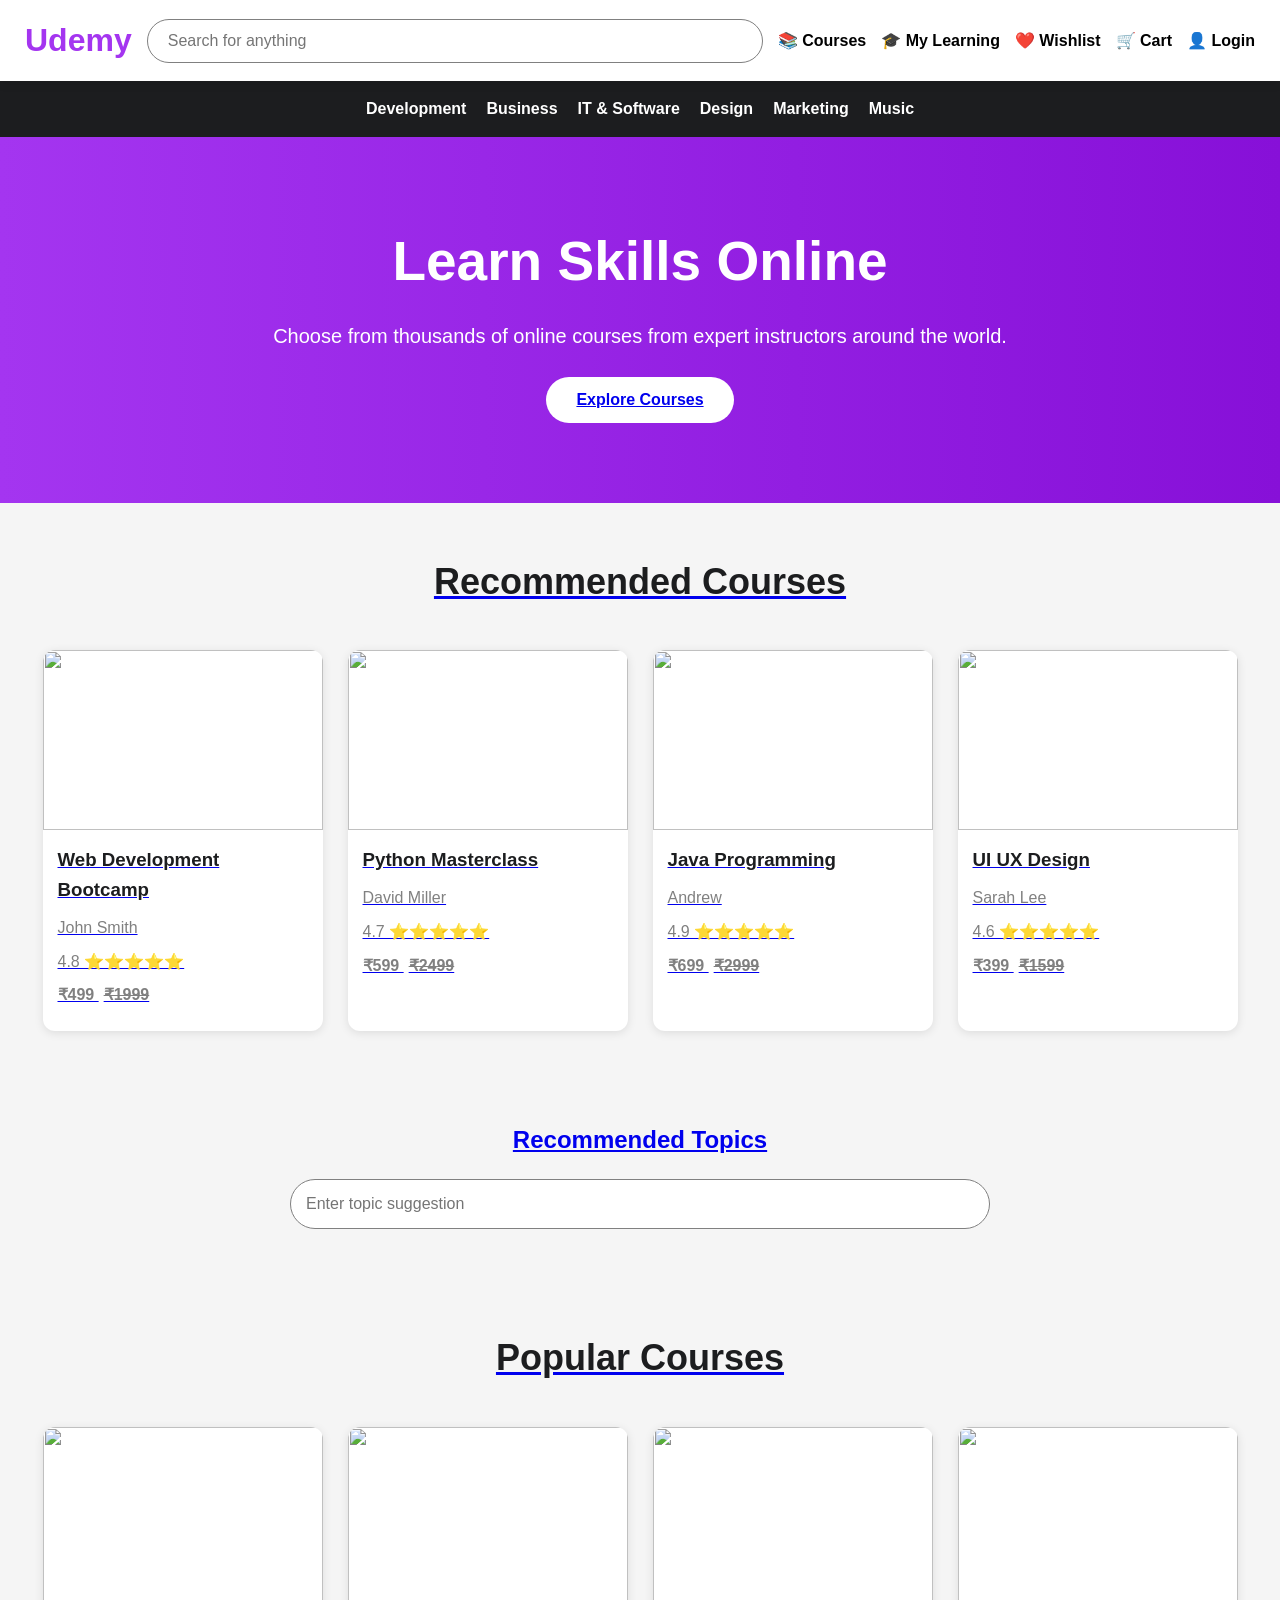
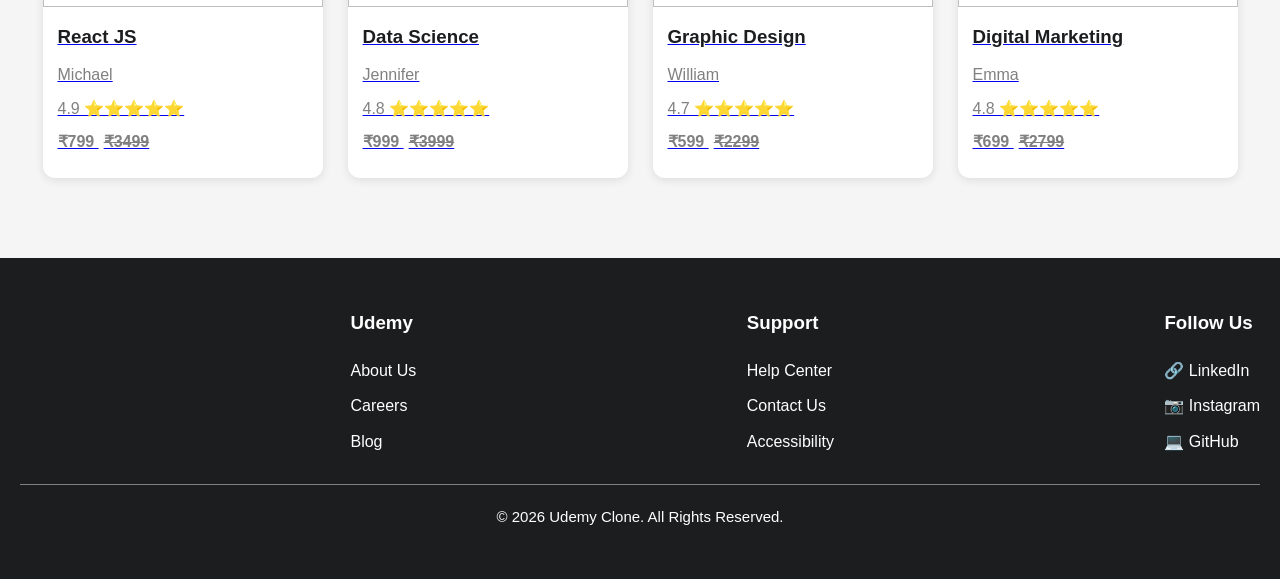
==== index.html @ 0a4b695e "Update index.html" ====
<!DOCTYPE html>
<html lang="en">

<head>
    <meta charset="UTF-8">
    <meta name="viewport" content="width=device-width, initial-scale=1.0">
    <title>Udemy Clone</title>

    <!-- CSS -->
    <link rel="stylesheet" href="project.css">

    <!-- GOOGLE FONTS -->
    <link rel="preconnect" href="https://fonts.googleapis.com">
    <link href="https://fonts.googleapis.com/css2?family=Poppins:wght@300;400;500;600;700&display=swap"
        rel="stylesheet">

    <!-- ICON -->
    <link rel="icon"
        href="https://cdn-icons-png.flaticon.com/512/5968/5968350.png">

</head>

<body>

    <!-- NAVBAR -->

    <header class="navbar">

        <div class="logo">
            <a href="https://www.udemy.com/?utm_campaign=Brand-Topic_la.EN_cc.India&utm_source=google&utm_medium=paid-search&portfolio=BrandTopic&utm_audience=mx&utm_tactic" target="_blank">Udemy</a>
        </div>

        <div class="search">
            <input type="text" placeholder="Search for anything">
        </div>

        <nav class="nav-links">
            <a href="https://www.udemy.com/?utm_campaign=Brand-Topic_la.EN_cc.India&utm_source=google&utm_medium=paid-search&portfolio=BrandTopic&utm_audience=mx&utm_tactic" target="_blank">📚 Courses</a>
            <a href="">🎓 My Learning</a>
            <a href="#">❤️ Wishlist</a>
            <a href="#">🛒 Cart</a>
            <a href="#">👤 Login</a>
        </nav>

    </header>

    <!-- MENU -->

    <div class="menu">
        <a href="#">Development</a>
        <a href="#">Business</a>
        <a href="#">IT & Software</a>
        <a href="#">Design</a>
        <a href="#">Marketing</a>
        <a href="#">Music</a>
    </div>

    <!-- BANNER -->

    <section class="banner">

        <div class="banner-content">

            <h1>Learn Skills Online</h1>

            <p>
                Choose from thousands of online courses
                from expert instructors around the world.
            </p>

            <button>
                <a href="https://www.udemy.com/courses/free/?utm_campaign=Brand-Udemy_la.EN_cc.India_dev.&utm_source=google&utm_medium=paid-search&portfolio=BrandDirect&utm_audience=mx&utm_tactic=brand&utm_term=_._ag_133043842461_._ad_595460368512_._kw_udemy%20courses&utm_content=g&funnel=&test=&gad_source=1&gad_campaignid=17099057432&gbraid=0AAAAADROdO1lDAJldkIzId2Hak7TJtuqX&gclid=Cj0KCQjwzqXQBhD2ARIsAKrIeU8MxvOF0v3LamhOJvnbsatUom16_v81GcGkD6O-BcoGijm__8K8RnUaAlnAEALw_wcB" target="_blank">Explore Courses</button>

        </div>

    </section>

    <!-- RECOMMENDED COURSES -->

    <h2 class="section-title">Recommended Courses</h2>

    <section class="course-container">

        <div class="course-card">

            <img src="https://images.unsplash.com/photo-1516321318423-f06f85e504b3?q=80&w=1200&auto=format&fit=crop">

            <div class="course-content">

                <h3>Web Development Bootcamp</h3>

                <p>John Smith</p>

                <p>4.8 ⭐⭐⭐⭐⭐</p>

                <p class="price">₹499 <del>₹1999</del></p>

            </div>

        </div>

        <div class="course-card">

            <img src="https://images.unsplash.com/photo-1526379095098-d400fd0bf935?q=80&w=1200&auto=format&fit=crop">

            <div class="course-content">

                <h3>Python Masterclass</h3>

                <p>David Miller</p>

                <p>4.7 ⭐⭐⭐⭐⭐</p>

                <p class="price">₹599 <del>₹2499</del></p>

            </div>

        </div>

        <div class="course-card">

            <img src="https://images.unsplash.com/photo-1515879218367-8466d910aaa4?q=80&w=1200&auto=format&fit=crop">

            <div class="course-content">

                <h3>Java Programming</h3>

                <p>Andrew</p>

                <p>4.9 ⭐⭐⭐⭐⭐</p>

                <p class="price">₹699 <del>₹2999</del></p>

            </div>

        </div>

        <div class="course-card">

            <img src="https://images.unsplash.com/photo-1559028012-481c04fa702d?q=80&w=1200&auto=format&fit=crop">

            <div class="course-content">

                <h3>UI UX Design</h3>

                <p>Sarah Lee</p>

                <p>4.6 ⭐⭐⭐⭐⭐</p>

                <p class="price">₹399 <del>₹1599</del></p>

            </div>

        </div>

    </section>

    <!-- TOPICS -->

    <section class="topic">

        <h2>Recommended Topics</h2>

        <input type="text" placeholder="Enter topic suggestion">

    </section>

    <!-- POPULAR COURSES -->

    <h2 class="section-title">Popular Courses</h2>

    <section class="course-container">

        <div class="course-card">

            <img src="https://images.unsplash.com/photo-1633356122544-f134324a6cee?q=80&w=1200&auto=format&fit=crop">

            <div class="course-content">

                <h3>React JS</h3>

                <p>Michael</p>

                <p>4.9 ⭐⭐⭐⭐⭐</p>

                <p class="price">₹799 <del>₹3499</del></p>

            </div>

        </div>

        <div class="course-card">

            <img src="https://images.unsplash.com/photo-1551288049-bebda4e38f71?q=80&w=1200&auto=format&fit=crop">

            <div class="course-content">

                <h3>Data Science</h3>

                <p>Jennifer</p>

                <p>4.8 ⭐⭐⭐⭐⭐</p>

                <p class="price">₹999 <del>₹3999</del></p>

            </div>

        </div>

        <div class="course-card">

            <img src="https://images.unsplash.com/photo-1626785774573-4b799315345d?q=80&w=1200&auto=format&fit=crop">

            <div class="course-content">

                <h3>Graphic Design</h3>

                <p>William</p>

                <p>4.7 ⭐⭐⭐⭐⭐</p>

                <p class="price">₹599 <del>₹2299</del></p>

            </div>

        </div>

        <div class="course-card">

            <img src="https://images.unsplash.com/photo-1460925895917-afdab827c52f?q=80&w=1200&auto=format&fit=crop">

            <div class="course-content">

                <h3>Digital Marketing</h3>

                <p>Emma</p>

                <p>4.8 ⭐⭐⭐⭐⭐</p>

                <p class="price">₹699 <del>₹2799</del></p>

            </div>

        </div>

    </section>

    <!-- FOOTER -->

    <footer class="footer">

        <div class="footer-container">

            <div class="footer-box">

                <h3>Udemy</h3>

                <a href="#">About Us</a>
                <a href="#">Careers</a>
                <a href="#">Blog</a>

            </div>

            <div class="footer-box">

                <h3>Support</h3>

                <a href="#">Help Center</a>
                <a href="#">Contact Us</a>
                <a href="#">Accessibility</a>

            </div>

            <div class="footer-box">

                <h3>Follow Us</h3>

                <a href="#">🔗 LinkedIn</a>
                <a href="#">📷 Instagram</a>
                <a href="#">💻 GitHub</a>

            </div>

        </div>

        <div class="copy">
            © 2026 Udemy Clone. All Rights Reserved.
        </div>

    </footer>

</body>

</html>
---- project.css ----
*{
    margin:0;
    padding:0;
    box-sizing:border-box;
    font-family:Arial,sans-serif;
}

body{
    background:#f5f5f5;
    overflow-x:hidden;
    max-width:1600px;
    margin:auto;
    line-height:1.6;
}

/* GLOBAL */

a,
button{
    cursor:pointer;
}

/* NAVBAR */

.navbar{
    display:flex;
    justify-content:space-between;
    align-items:center;
    flex-wrap:wrap;
    gap:15px;
    padding:15px 25px;
    background:white;
    position:sticky;
    top:0;
    z-index:1000;
    box-shadow:0 2px 10px rgba(0,0,0,0.1);
}

.logo a{
    text-decoration:none;
    font-size:32px;
    font-weight:bold;
    color:#a435f0;
}

.search{
    flex:1;
    min-width:250px;
}

.search input{
    width:100%;
    padding:12px 20px;
    border:1px solid gray;
    border-radius:30px;
    outline:none;
    font-size:16px;
}

.search input:focus{
    border:1px solid #a435f0;
}

/* NAV LINKS */

.nav-links{
    display:flex;
    gap:15px;
    flex-wrap:wrap;
    justify-content:center;
}

.nav-links a{
    text-decoration:none;
    color:black;
    font-weight:bold;
    transition:0.3s ease;
}

.nav-links a:hover{
    color:#a435f0;
}

/* MENU */

.menu{
    display:flex;
    justify-content:center;
    align-items:center;
    gap:20px;
    flex-wrap:wrap;
    background:#1c1d1f;
    padding:15px;
}

.menu a{
    color:white;
    text-decoration:none;
    font-weight:bold;
    transition:0.3s;
}

.menu a:hover{
    color:#a435f0;
    transform:translateY(-2px);
}

/* BANNER */

.banner{
    background:linear-gradient(to right,#a435f0,#8710d8);
    color:white;
    text-align:center;
    padding:80px 20px;
}

.banner h1{
    font-size:55px;
    margin-bottom:15px;
}

.banner p{
    font-size:20px;
    margin-bottom:25px;
}

/* BANNER BUTTON */

.banner button{
    padding:14px 30px;
    border:none;
    background:white;
    color:#a435f0;
    font-size:16px;
    font-weight:bold;
    border-radius:30px;
    transition:0.3s;
}

.banner button:hover{
    background:#1c1d1f;
    color:white;
}

/* SECTION TITLE */

.section-title{
    text-align:center;
    margin-top:50px;
    font-size:36px;
    color:#1c1d1f;
}

/* COURSES */

.course-container{
    display:flex;
    justify-content:center;
    flex-wrap:wrap;
    gap:25px;
    padding:40px 20px;
}

.course-card{
    width:280px;
    background:white;
    border-radius:12px;
    overflow:hidden;
    transition:0.4s ease;
    box-shadow:0 2px 10px rgba(0,0,0,0.1);
}

.course-card:hover{
    transform:scale(1.03);
}

.course-card img{
    width:100%;
    height:180px;
    object-fit:cover;
    display:block;
}

.course-content{
    padding:15px;
}

.course-content h3{
    margin-bottom:10px;
    color:#1c1d1f;
}

.course-content p{
    margin-bottom:8px;
    color:gray;
}

/* PRICE */

.price{
    color:#1c1d1f;
    font-weight:bold;
}

.price del{
    color:gray;
    margin-left:5px;
}

/* TOPIC */

.topic{
    text-align:center;
    padding:50px 20px;
}

.topic h2{
    margin-bottom:20px;
}

.topic input{
    width:100%;
    max-width:700px;
    padding:15px;
    border-radius:30px;
    border:1px solid gray;
    outline:none;
    font-size:16px;
}

.topic input:focus{
    border:1px solid #a435f0;
}

/* FOOTER */

.footer{
    background:#1c1d1f;
    color:white;
    padding:50px 20px;
    margin-top:40px;
}

.footer-container{
    display:flex;
    justify-content:space-between;
    flex-wrap:wrap;
    gap:30px;
}

.footer-box{
    display:flex;
    flex-direction:column;
    gap:10px;
}

.footer-box h3{
    margin-bottom:10px;
}

.footer-box a{
    color:white;
    text-decoration:none;
    transition:0.3s;
}

.footer-box a:hover{
    color:#a435f0;
}

/* SOCIAL ICONS */

.social-icons{
    margin-top:20px;
    display:flex;
    gap:15px;
}

.social-icons a{
    color:white;
    font-size:24px;
    text-decoration:none;
    transition:0.3s;
}

.social-icons a:hover{
    color:#a435f0;
    transform:scale(1.2);
}

/* COPYRIGHT */

.copy{
    text-align:center;
    margin-top:30px;
    border-top:1px solid gray;
    padding-top:20px;
    font-size:15px;
}

/* RESPONSIVE */

@media screen and (max-width:768px){

    .navbar{
        flex-direction:column;
        align-items:stretch;
    }

    .search{
        width:100%;
    }

    .nav-links{
        justify-content:center;
    }

    .banner{
        padding:60px 15px;
    }

    .banner h1{
        font-size:38px;
    }

    .banner p{
        font-size:16px;
    }

    .section-title{
        font-size:30px;
    }

    .course-card{
        width:100%;
        max-width:350px;
    }

    .footer-container{
        flex-direction:column;
        text-align:center;
    }

    .social-icons{
        justify-content:center;
    }
}
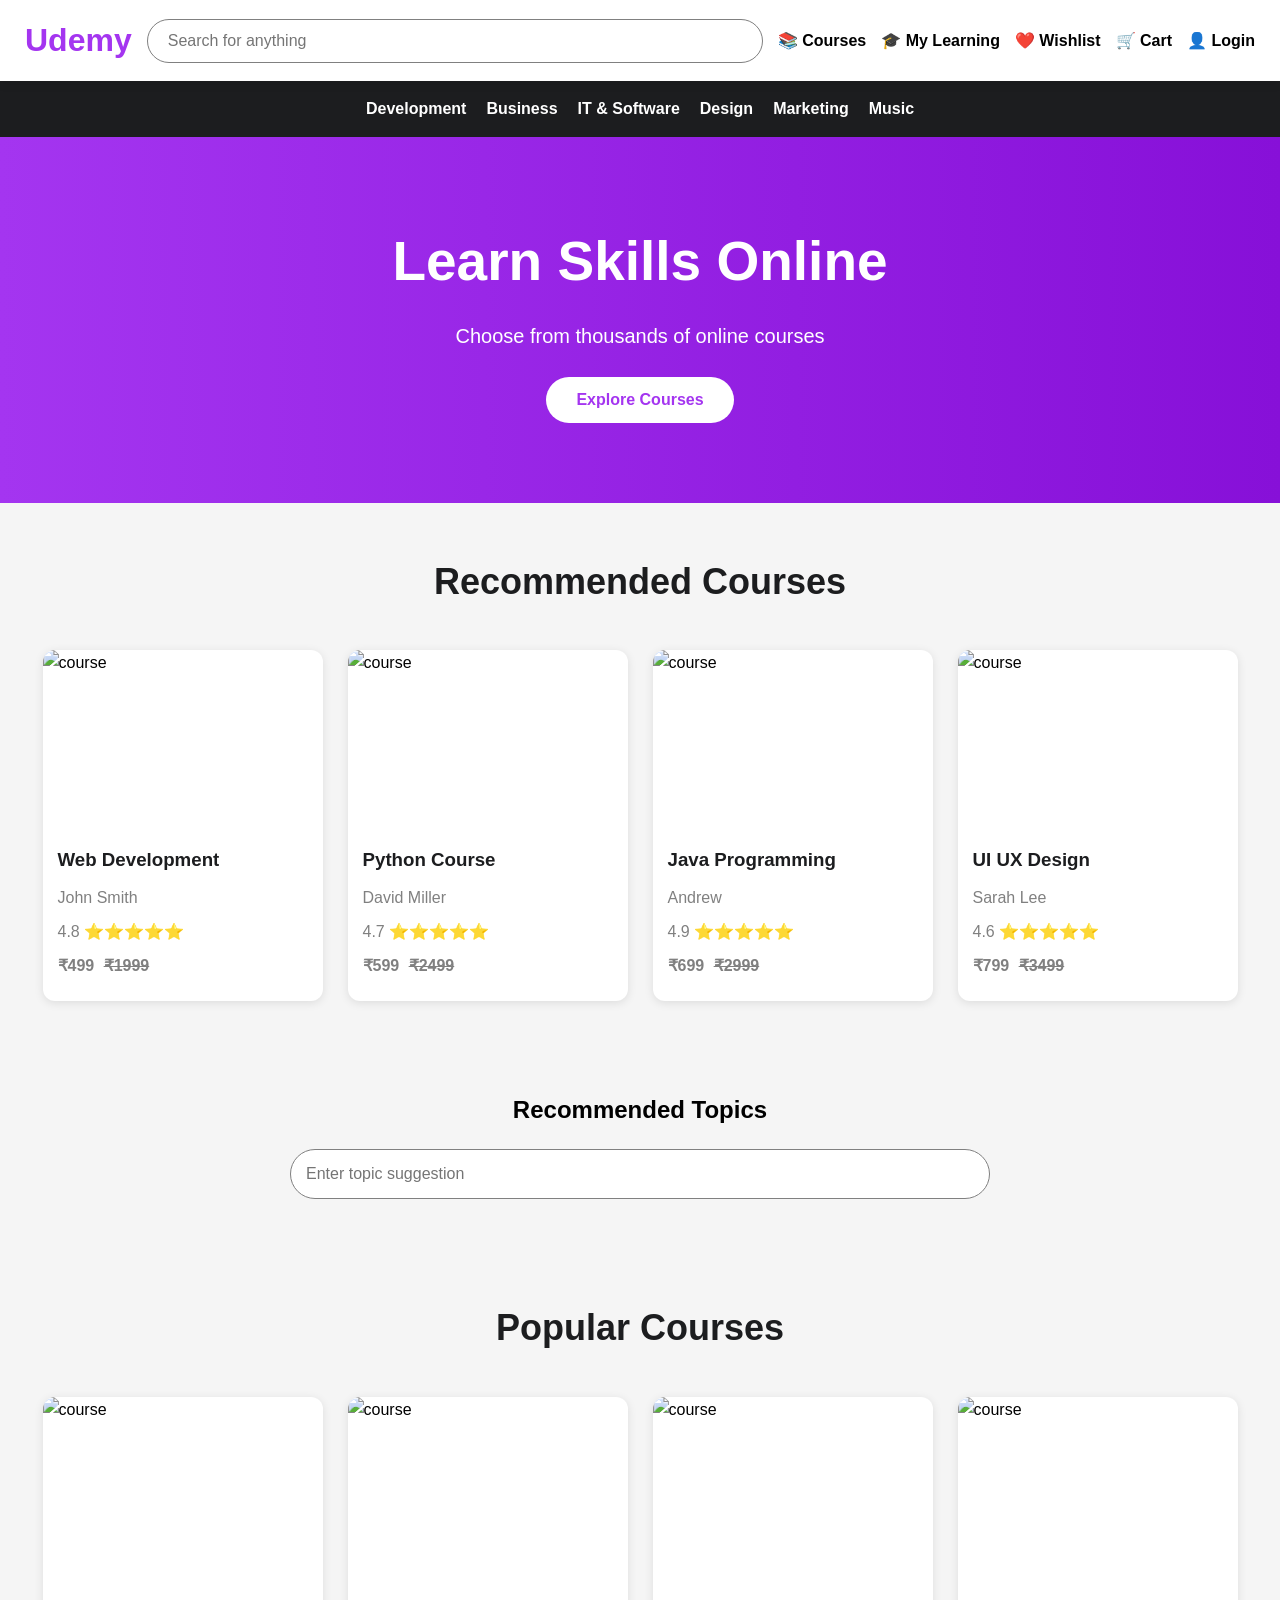
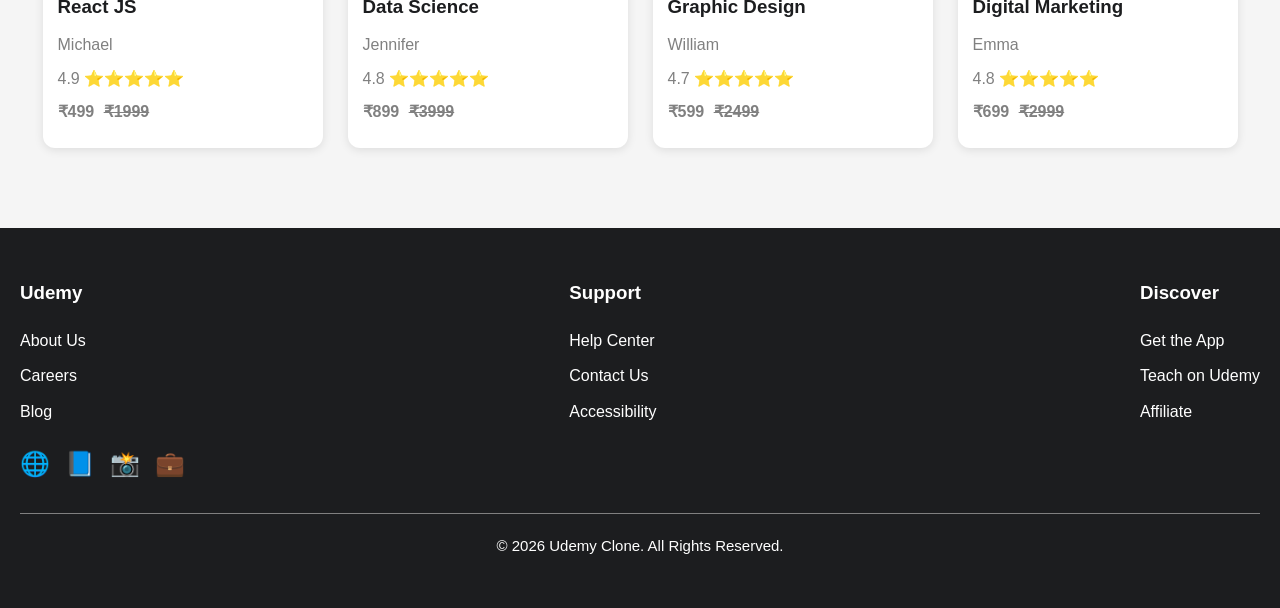
==== commit dd6b9e87: "Update index.html" ====
--- a/index.html
+++ b/index.html
@@ -2,21 +2,14 @@
 <html lang="en">
 
 <head>
+
     <meta charset="UTF-8">
+
     <meta name="viewport" content="width=device-width, initial-scale=1.0">
+
     <title>Udemy Clone</title>
 
-    <!-- CSS -->
-    <link rel="stylesheet" href="project.css">
-
-    <!-- GOOGLE FONTS -->
-    <link rel="preconnect" href="https://fonts.googleapis.com">
-    <link href="https://fonts.googleapis.com/css2?family=Poppins:wght@300;400;500;600;700&display=swap"
-        rel="stylesheet">
-
-    <!-- ICON -->
-    <link rel="icon"
-        href="https://cdn-icons-png.flaticon.com/512/5968/5968350.png">
+    <link rel="stylesheet" href="./project.css">
 
 </head>
 
@@ -27,7 +20,7 @@
     <header class="navbar">
 
         <div class="logo">
-            <a href="https://www.udemy.com/?utm_campaign=Brand-Topic_la.EN_cc.India&utm_source=google&utm_medium=paid-search&portfolio=BrandTopic&utm_audience=mx&utm_tactic" target="_blank">Udemy</a>
+            <a href="#">Udemy</a>
         </div>
 
         <div class="search">
@@ -35,8 +28,8 @@
         </div>
 
         <nav class="nav-links">
-            <a href="https://www.udemy.com/?utm_campaign=Brand-Topic_la.EN_cc.India&utm_source=google&utm_medium=paid-search&portfolio=BrandTopic&utm_audience=mx&utm_tactic" target="_blank">📚 Courses</a>
-            <a href="">🎓 My Learning</a>
+            <a href="#">📚 Courses</a>
+            <a href="#">🎓 My Learning</a>
             <a href="#">❤️ Wishlist</a>
             <a href="#">🛒 Cart</a>
             <a href="#">👤 Login</a>
@@ -46,32 +39,26 @@
 
     <!-- MENU -->
 
-    <div class="menu">
+    <section class="menu">
+
         <a href="#">Development</a>
         <a href="#">Business</a>
         <a href="#">IT & Software</a>
         <a href="#">Design</a>
         <a href="#">Marketing</a>
         <a href="#">Music</a>
-    </div>
+
+    </section>
 
     <!-- BANNER -->
 
     <section class="banner">
 
-        <div class="banner-content">
-
-            <h1>Learn Skills Online</h1>
-
-            <p>
-                Choose from thousands of online courses
-                from expert instructors around the world.
-            </p>
-
-            <button>
-                <a href="https://www.udemy.com/courses/free/?utm_campaign=Brand-Udemy_la.EN_cc.India_dev.&utm_source=google&utm_medium=paid-search&portfolio=BrandDirect&utm_audience=mx&utm_tactic=brand&utm_term=_._ag_133043842461_._ad_595460368512_._kw_udemy%20courses&utm_content=g&funnel=&test=&gad_source=1&gad_campaignid=17099057432&gbraid=0AAAAADROdO1lDAJldkIzId2Hak7TJtuqX&gclid=Cj0KCQjwzqXQBhD2ARIsAKrIeU8MxvOF0v3LamhOJvnbsatUom16_v81GcGkD6O-BcoGijm__8K8RnUaAlnAEALw_wcB" target="_blank">Explore Courses</button>
-
-        </div>
+        <h1>Learn Skills Online</h1>
+
+        <p>Choose from thousands of online courses</p>
+
+        <button>Explore Courses</button>
 
     </section>
 
@@ -83,11 +70,11 @@
 
         <div class="course-card">
 
-            <img src="https://images.unsplash.com/photo-1516321318423-f06f85e504b3?q=80&w=1200&auto=format&fit=crop">
-
-            <div class="course-content">
-
-                <h3>Web Development Bootcamp</h3>
+            <img src="https://picsum.photos/400/250?1" alt="course">
+
+            <div class="course-content">
+
+                <h3>Web Development</h3>
 
                 <p>John Smith</p>
 
@@ -101,11 +88,11 @@
 
         <div class="course-card">
 
-            <img src="https://images.unsplash.com/photo-1526379095098-d400fd0bf935?q=80&w=1200&auto=format&fit=crop">
-
-            <div class="course-content">
-
-                <h3>Python Masterclass</h3>
+            <img src="https://picsum.photos/400/250?2" alt="course">
+
+            <div class="course-content">
+
+                <h3>Python Course</h3>
 
                 <p>David Miller</p>
 
@@ -119,7 +106,7 @@
 
         <div class="course-card">
 
-            <img src="https://images.unsplash.com/photo-1515879218367-8466d910aaa4?q=80&w=1200&auto=format&fit=crop">
+            <img src="https://picsum.photos/400/250?3" alt="course">
 
             <div class="course-content">
 
@@ -137,7 +124,7 @@
 
         <div class="course-card">
 
-            <img src="https://images.unsplash.com/photo-1559028012-481c04fa702d?q=80&w=1200&auto=format&fit=crop">
+            <img src="https://picsum.photos/400/250?4" alt="course">
 
             <div class="course-content">
 
@@ -147,15 +134,15 @@
 
                 <p>4.6 ⭐⭐⭐⭐⭐</p>
 
-                <p class="price">₹399 <del>₹1599</del></p>
-
-            </div>
-
-        </div>
-
-    </section>
-
-    <!-- TOPICS -->
+                <p class="price">₹799 <del>₹3499</del></p>
+
+            </div>
+
+        </div>
+
+    </section>
+
+    <!-- TOPIC -->
 
     <section class="topic">
 
@@ -173,7 +160,7 @@
 
         <div class="course-card">
 
-            <img src="https://images.unsplash.com/photo-1633356122544-f134324a6cee?q=80&w=1200&auto=format&fit=crop">
+            <img src="https://picsum.photos/400/250?5" alt="course">
 
             <div class="course-content">
 
@@ -183,15 +170,15 @@
 
                 <p>4.9 ⭐⭐⭐⭐⭐</p>
 
-                <p class="price">₹799 <del>₹3499</del></p>
-
-            </div>
-
-        </div>
-
-        <div class="course-card">
-
-            <img src="https://images.unsplash.com/photo-1551288049-bebda4e38f71?q=80&w=1200&auto=format&fit=crop">
+                <p class="price">₹499 <del>₹1999</del></p>
+
+            </div>
+
+        </div>
+
+        <div class="course-card">
+
+            <img src="https://picsum.photos/400/250?6" alt="course">
 
             <div class="course-content">
 
@@ -201,15 +188,15 @@
 
                 <p>4.8 ⭐⭐⭐⭐⭐</p>
 
-                <p class="price">₹999 <del>₹3999</del></p>
-
-            </div>
-
-        </div>
-
-        <div class="course-card">
-
-            <img src="https://images.unsplash.com/photo-1626785774573-4b799315345d?q=80&w=1200&auto=format&fit=crop">
+                <p class="price">₹899 <del>₹3999</del></p>
+
+            </div>
+
+        </div>
+
+        <div class="course-card">
+
+            <img src="https://picsum.photos/400/250?7" alt="course">
 
             <div class="course-content">
 
@@ -219,15 +206,15 @@
 
                 <p>4.7 ⭐⭐⭐⭐⭐</p>
 
-                <p class="price">₹599 <del>₹2299</del></p>
-
-            </div>
-
-        </div>
-
-        <div class="course-card">
-
-            <img src="https://images.unsplash.com/photo-1460925895917-afdab827c52f?q=80&w=1200&auto=format&fit=crop">
+                <p class="price">₹599 <del>₹2499</del></p>
+
+            </div>
+
+        </div>
+
+        <div class="course-card">
+
+            <img src="https://picsum.photos/400/250?8" alt="course">
 
             <div class="course-content">
 
@@ -237,7 +224,7 @@
 
                 <p>4.8 ⭐⭐⭐⭐⭐</p>
 
-                <p class="price">₹699 <del>₹2799</del></p>
+                <p class="price">₹699 <del>₹2999</del></p>
 
             </div>
 
@@ -256,7 +243,9 @@
                 <h3>Udemy</h3>
 
                 <a href="#">About Us</a>
+
                 <a href="#">Careers</a>
+
                 <a href="#">Blog</a>
 
             </div>
@@ -266,25 +255,45 @@
                 <h3>Support</h3>
 
                 <a href="#">Help Center</a>
+
                 <a href="#">Contact Us</a>
+
                 <a href="#">Accessibility</a>
 
             </div>
 
             <div class="footer-box">
 
-                <h3>Follow Us</h3>
-
-                <a href="#">🔗 LinkedIn</a>
-                <a href="#">📷 Instagram</a>
-                <a href="#">💻 GitHub</a>
-
-            </div>
+                <h3>Discover</h3>
+
+                <a href="#">Get the App</a>
+
+                <a href="#">Teach on Udemy</a>
+
+                <a href="#">Affiliate</a>
+
+            </div>
+
+        </div>
+
+        <!-- SOCIAL ICONS -->
+
+        <div class="social-icons">
+
+            <a href="#">🌐</a>
+
+            <a href="#">📘</a>
+
+            <a href="#">📸</a>
+
+            <a href="#">💼</a>
 
         </div>
 
         <div class="copy">
+
             © 2026 Udemy Clone. All Rights Reserved.
+
         </div>
 
     </footer>
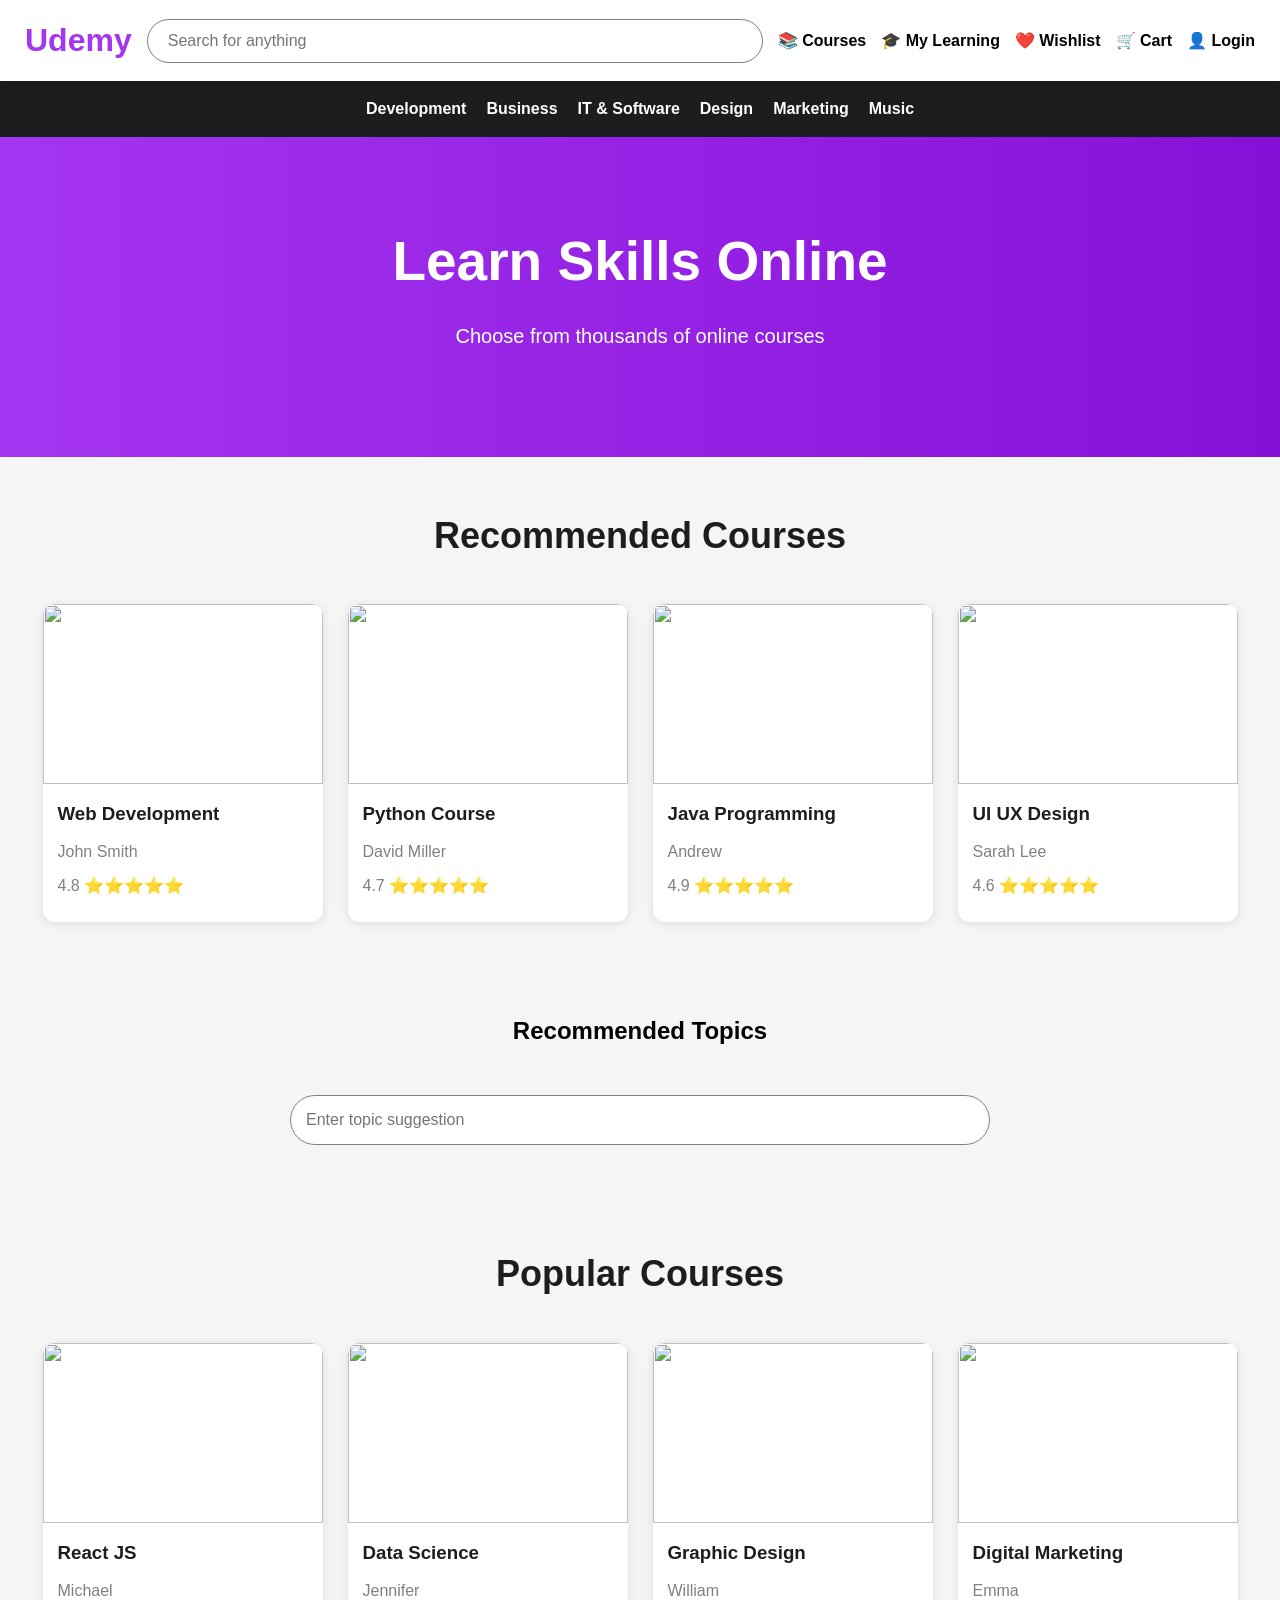
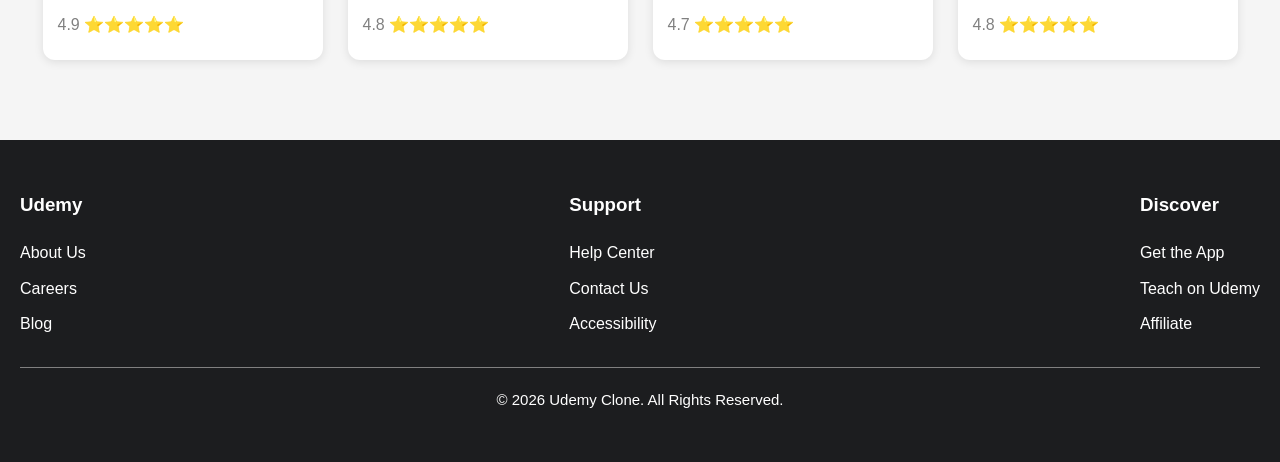
==== commit 5a7a86fb: "Update index.html" ====
--- a/index.html
+++ b/index.html
@@ -2,301 +2,198 @@
 <html lang="en">
 
 <head>
-
-    <meta charset="UTF-8">
-
-    <meta name="viewport" content="width=device-width, initial-scale=1.0">
-
     <title>Udemy Clone</title>
-
-    <link rel="stylesheet" href="./project.css">
-
+    <link rel="stylesheet" href="project.css">
 </head>
 
 <body>
 
     <!-- NAVBAR -->
 
-    <header class="navbar">
+    <div class="navbar">
 
         <div class="logo">
-            <a href="#">Udemy</a>
+            <a href="https://www.udemy.com/" target="_blank">Udemy</a>
         </div>
 
         <div class="search">
             <input type="text" placeholder="Search for anything">
         </div>
 
-        <nav class="nav-links">
-            <a href="#">📚 Courses</a>
-            <a href="#">🎓 My Learning</a>
-            <a href="#">❤️ Wishlist</a>
-            <a href="#">🛒 Cart</a>
-            <a href="#">👤 Login</a>
-        </nav>
-
-    </header>
-
-    <!-- MENU -->
-
-    <section class="menu">
-
+        <div class="nav-links">
+            <a href=https://www.udemy.com/?utm_campaign=Brand-Udemy_la.EN_cc.India_dev.&utm_source=google&utm_medium=paid-search&portfolio=BrandDirect&utm_audience=mx&utm_tactic=brand&utm_term=_._ag_133043842461_._ad_595460368512_._kw_udemy%20courses&utm_content=g&funnel=&test=&gad_source=1&gad_campaignid=17099057432&gbraid=0AAAAADROdO1lDAJldkIzId2Hak7TJtuqX&gclid=CjwKCAjwq6DQBhBVEiwA4ZD5XBrIYpIgd4Z5__8OdGM7QXli63ZZxf0ru6AUGCHZDrCPJfecf5VlVhoC9DUQAvD_BwE
+                target="_blank"> 📚 Courses</a>
+            <a href=https://www.udemy.com/?utm_campaign=Brand-Udemy_la.EN_cc.India_dev.&utm_source=google&utm_medium=paid-search&portfolio=BrandDirect&utm_audience=mx&utm_tactic=brand&utm_term=_._ag_133043842461_._ad_595460368512_._kw_udemy%20courses&utm_content=g&funnel=&test=&gad_source=1&gad_campaignid=17099057432&gbraid=0AAAAADROdO1lDAJldkIzId2Hak7TJtuqX&gclid=CjwKCAjwq6DQBhBVEiwA4ZD5XBrIYpIgd4Z5__8OdGM7QXli63ZZxf0ru6AUGCHZDrCPJfecf5VlVhoC9DUQAvD_BwE
+                target="_blank">🎓 My Learning</a>
+            <a href=https://support.udemy.com/hc/en-us/articles/229603748-Add-a-Course-to-Your-Wishlist?
+                target="_blank">❤️ Wishlist</a>
+            <a href=https://support.udemy.com/hc/en-us/articles/229603748-Add-a-Course-to-Your-Wishlist?
+                target="_blank">🛒 Cart</a>
+            <a href=https://www.errormakesclever.com/login?course_name=home target="_blank">👤 Login</a>
+
+        </div>
+
+    </div>
+
+    <!-- MENU BAR -->
+
+    <div class="menu">
         <a href="#">Development</a>
         <a href="#">Business</a>
         <a href="#">IT & Software</a>
         <a href="#">Design</a>
         <a href="#">Marketing</a>
         <a href="#">Music</a>
-
-    </section>
+    </div>
 
     <!-- BANNER -->
 
-    <section class="banner">
-
+    <div class="banner">
         <h1>Learn Skills Online</h1>
-
         <p>Choose from thousands of online courses</p>
-
-        <button>Explore Courses</button>
-
-    </section>
+    </div>
 
     <!-- RECOMMENDED COURSES -->
 
     <h2 class="section-title">Recommended Courses</h2>
 
-    <section class="course-container">
-
-        <div class="course-card">
-
-            <img src="https://picsum.photos/400/250?1" alt="course">
-
-            <div class="course-content">
-
+    <div class="course-container">
+
+        <div class="course-card">
+            <img src="https://picsum.photos/300/200?1">
+            <div class="course-content">
                 <h3>Web Development</h3>
-
                 <p>John Smith</p>
-
                 <p>4.8 ⭐⭐⭐⭐⭐</p>
-
-                <p class="price">₹499 <del>₹1999</del></p>
-
-            </div>
-
-        </div>
-
-        <div class="course-card">
-
-            <img src="https://picsum.photos/400/250?2" alt="course">
-
-            <div class="course-content">
-
+            </div>
+        </div>
+
+        <div class="course-card">
+            <img src="https://picsum.photos/300/200?2">
+            <div class="course-content">
                 <h3>Python Course</h3>
-
                 <p>David Miller</p>
-
                 <p>4.7 ⭐⭐⭐⭐⭐</p>
-
-                <p class="price">₹599 <del>₹2499</del></p>
-
-            </div>
-
-        </div>
-
-        <div class="course-card">
-
-            <img src="https://picsum.photos/400/250?3" alt="course">
-
-            <div class="course-content">
-
+            </div>
+        </div>
+
+        <div class="course-card">
+            <img src="https://picsum.photos/300/200?3">
+            <div class="course-content">
                 <h3>Java Programming</h3>
-
                 <p>Andrew</p>
-
                 <p>4.9 ⭐⭐⭐⭐⭐</p>
-
-                <p class="price">₹699 <del>₹2999</del></p>
-
-            </div>
-
-        </div>
-
-        <div class="course-card">
-
-            <img src="https://picsum.photos/400/250?4" alt="course">
-
-            <div class="course-content">
-
+            </div>
+        </div>
+
+        <div class="course-card">
+            <img src="https://picsum.photos/300/200?4">
+            <div class="course-content">
                 <h3>UI UX Design</h3>
-
                 <p>Sarah Lee</p>
-
                 <p>4.6 ⭐⭐⭐⭐⭐</p>
-
-                <p class="price">₹799 <del>₹3499</del></p>
-
-            </div>
-
-        </div>
-
-    </section>
+            </div>
+        </div>
+
+    </div>
 
     <!-- TOPIC -->
 
-    <section class="topic">
+    <div class="topic">
 
         <h2>Recommended Topics</h2>
+        <br>
 
         <input type="text" placeholder="Enter topic suggestion">
 
-    </section>
+    </div>
 
     <!-- POPULAR COURSES -->
 
     <h2 class="section-title">Popular Courses</h2>
 
-    <section class="course-container">
-
-        <div class="course-card">
-
-            <img src="https://picsum.photos/400/250?5" alt="course">
-
-            <div class="course-content">
-
+    <div class="course-container">
+
+        <div class="course-card">
+            <img src="https://picsum.photos/300/200?5">
+            <div class="course-content">
                 <h3>React JS</h3>
-
                 <p>Michael</p>
-
                 <p>4.9 ⭐⭐⭐⭐⭐</p>
-
-                <p class="price">₹499 <del>₹1999</del></p>
-
-            </div>
-
-        </div>
-
-        <div class="course-card">
-
-            <img src="https://picsum.photos/400/250?6" alt="course">
-
-            <div class="course-content">
-
+            </div>
+        </div>
+
+        <div class="course-card">
+            <img src="https://picsum.photos/300/200?6">
+            <div class="course-content">
                 <h3>Data Science</h3>
-
                 <p>Jennifer</p>
-
                 <p>4.8 ⭐⭐⭐⭐⭐</p>
-
-                <p class="price">₹899 <del>₹3999</del></p>
-
-            </div>
-
-        </div>
-
-        <div class="course-card">
-
-            <img src="https://picsum.photos/400/250?7" alt="course">
-
-            <div class="course-content">
-
+            </div>
+        </div>
+
+        <div class="course-card">
+            <img src="https://picsum.photos/300/200?7">
+            <div class="course-content">
                 <h3>Graphic Design</h3>
-
                 <p>William</p>
-
                 <p>4.7 ⭐⭐⭐⭐⭐</p>
-
-                <p class="price">₹599 <del>₹2499</del></p>
-
-            </div>
-
-        </div>
-
-        <div class="course-card">
-
-            <img src="https://picsum.photos/400/250?8" alt="course">
-
-            <div class="course-content">
-
+            </div>
+        </div>
+
+        <div class="course-card">
+            <img src="https://picsum.photos/300/200?8">
+            <div class="course-content">
                 <h3>Digital Marketing</h3>
-
                 <p>Emma</p>
-
                 <p>4.8 ⭐⭐⭐⭐⭐</p>
-
-                <p class="price">₹699 <del>₹2999</del></p>
-
-            </div>
-
-        </div>
-
-    </section>
+            </div>
+        </div>
+
+    </div>
 
     <!-- FOOTER -->
 
-    <footer class="footer">
+    <div class="footer">
 
         <div class="footer-container">
 
             <div class="footer-box">
-
-                <h3>Udemy</h3>
-
+                <h3> Udemy</h3>
                 <a href="#">About Us</a>
-
-                <a href="#">Careers</a>
-
-                <a href="#">Blog</a>
-
+                <a href=https://www.errormakesclever.com/user-portal/my-courses target="_blank">Careers</a>
+                <a href=https://www.udemy.com/topic/journaling/?srsltid=AfmBOoqVNOmK1qjuKR47Qfbrw32Vo4P6S3x6Sd7KMNcRHYNKDd5VJFlN
+                    traget="_blank">Blog</a>
             </div>
 
             <div class="footer-box">
-
                 <h3>Support</h3>
 
-                <a href="#">Help Center</a>
-
-                <a href="#">Contact Us</a>
-
-                <a href="#">Accessibility</a>
-
+                <a href="https://support.udemy.com/hc/en-us?" target="_blank">Help Center</a>
+                <a href="https://support.udemy.com/hc/en-us/articles/21521030699287-How-to-contact-Udemy-Support?"
+                    target="_blank">Contact Us</a>
+                <a href="https://www.udemy.com/?utm_campaign=Brand-Udemy_la.EN_cc.India_dev.&utm_source=google&utm_medium=paid-search&portfolio=BrandDirect&utm_audience=mx&utm_tactic=brand&utm_te"
+                    target="_blank">Accessibility</a>
             </div>
 
             <div class="footer-box">
-
                 <h3>Discover</h3>
 
-                <a href="#">Get the App</a>
-
-                <a href="#">Teach on Udemy</a>
-
-                <a href="#">Affiliate</a>
-
-            </div>
-
-        </div>
-
-        <!-- SOCIAL ICONS -->
-
-        <div class="social-icons">
-
-            <a href="#">🌐</a>
-
-            <a href="#">📘</a>
-
-            <a href="#">📸</a>
-
-            <a href="#">💼</a>
+                <a href="https://play.google.com/store/apps/details?id=com.udemy.android" target="_blank">Get the
+                    App</a>
+
+                <a href="https://business.udemy.com/" target="_blank">Teach on Udemy</a>
+
+                <a href="https://www.udemy.com/teaching/?srsltid=AfmBOooh4ei9rT3ZZY9XZIuVaVgSYs3R8pYzRbYUAmEZH02M71YT0Chd" target="_blank">Affiliate</a>
+            </div>
 
         </div>
 
         <div class="copy">
-
             © 2026 Udemy Clone. All Rights Reserved.
-
-        </div>
-
-    </footer>
+        </div>
+
+    </div>
 
 </body>
 
--- a/project.css
+++ b/project.css
@@ -273,6 +273,7 @@
 .social-icons{
     margin-top:20px;
     display:flex;
+    justify-content:center;
     gap:15px;
 }
 
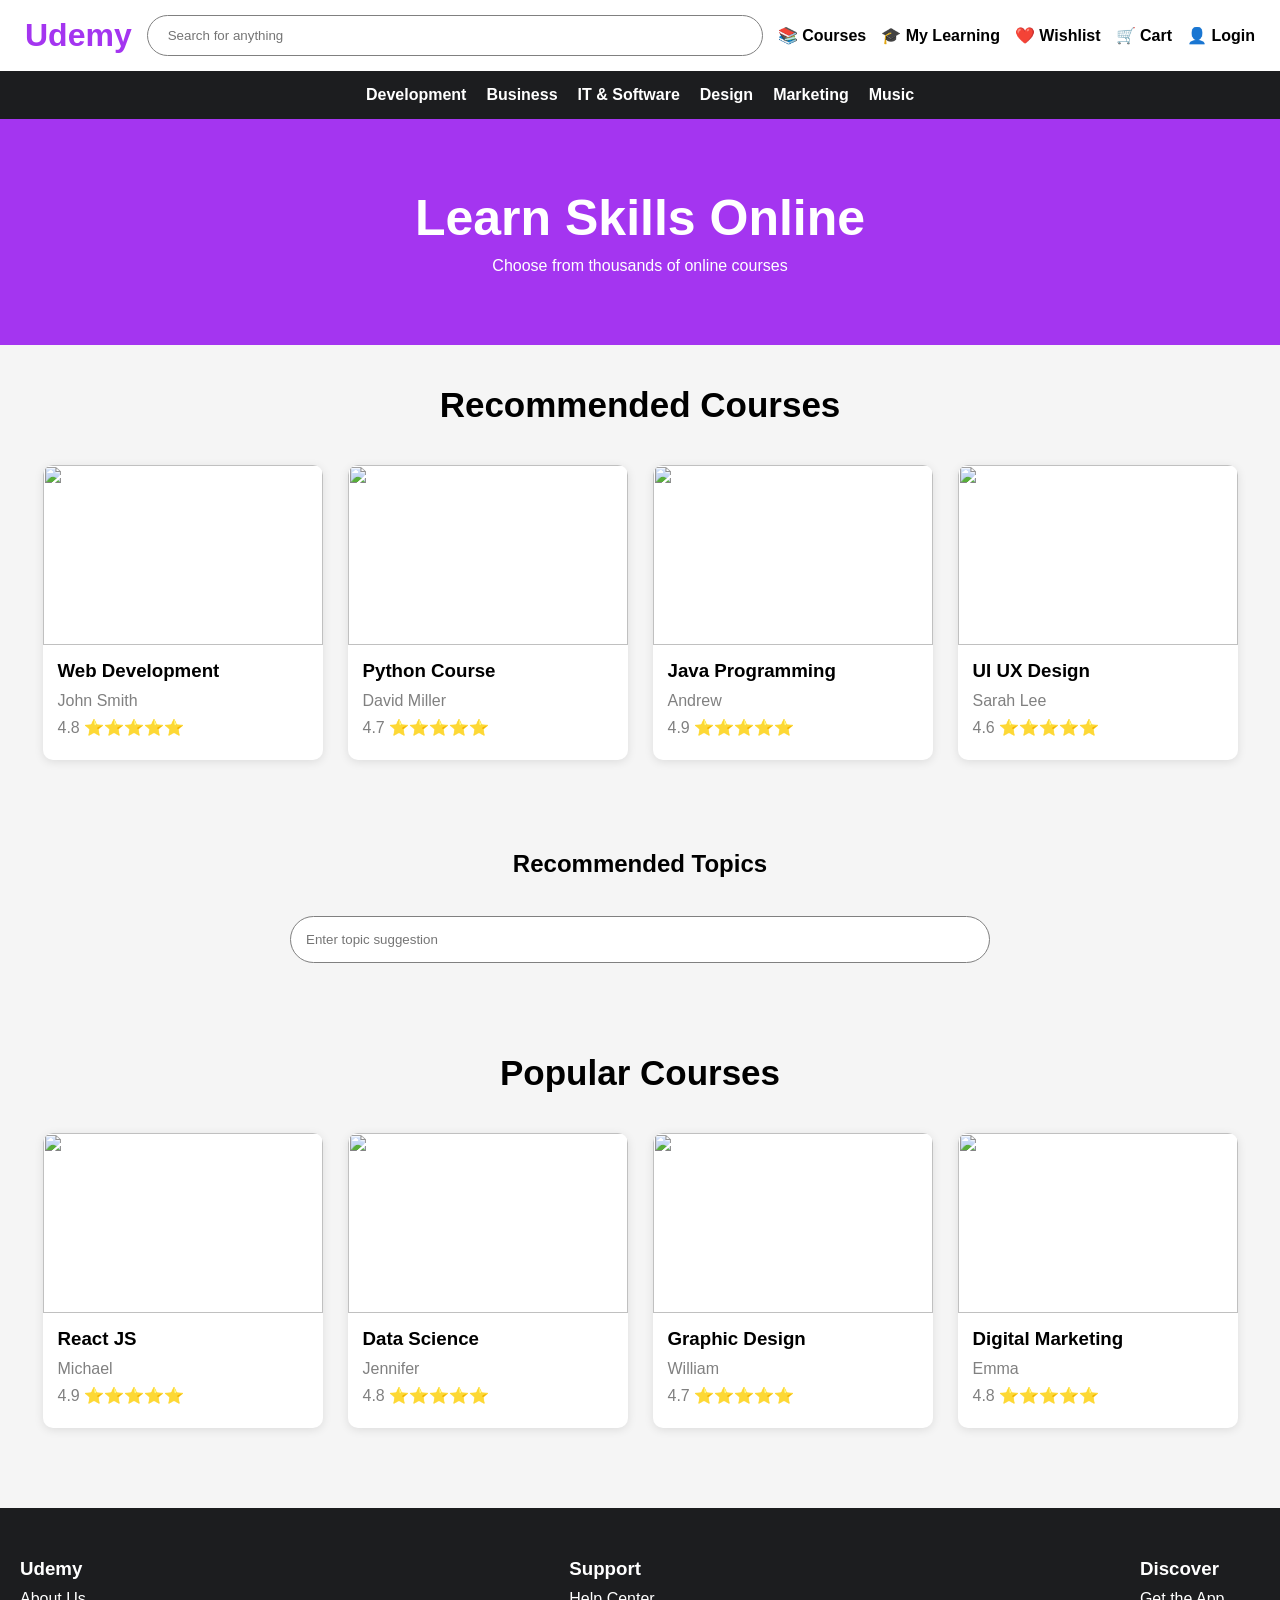
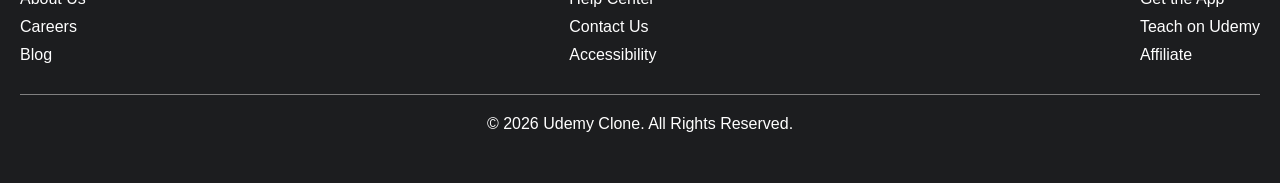
==== commit a3aa12a9: "Update index.html" ====
--- a/index.html
+++ b/index.html
@@ -2,6 +2,8 @@
 <html lang="en">
 
 <head>
+    <meta charset="UTF-8">
+    <meta name="viewport" content="width=device-width, initial-scale=1.0">
     <title>Udemy Clone</title>
     <link rel="stylesheet" href="project.css">
 </head>
--- a/project.css
+++ b/project.css
@@ -8,16 +8,6 @@
 body{
     background:#f5f5f5;
     overflow-x:hidden;
-    max-width:1600px;
-    margin:auto;
-    line-height:1.6;
-}
-
-/* GLOBAL */
-
-a,
-button{
-    cursor:pointer;
 }
 
 /* NAVBAR */
@@ -30,10 +20,6 @@
     gap:15px;
     padding:15px 25px;
     background:white;
-    position:sticky;
-    top:0;
-    z-index:1000;
-    box-shadow:0 2px 10px rgba(0,0,0,0.1);
 }
 
 .logo a{
@@ -54,27 +40,19 @@
     border:1px solid gray;
     border-radius:30px;
     outline:none;
-    font-size:16px;
-}
-
-.search input:focus{
-    border:1px solid #a435f0;
-}
-
-/* NAV LINKS */
+}
 
 .nav-links{
     display:flex;
     gap:15px;
     flex-wrap:wrap;
-    justify-content:center;
 }
 
 .nav-links a{
     text-decoration:none;
     color:black;
     font-weight:bold;
-    transition:0.3s ease;
+    transition:0.3s;
 }
 
 .nav-links a:hover{
@@ -86,7 +64,6 @@
 .menu{
     display:flex;
     justify-content:center;
-    align-items:center;
     gap:20px;
     flex-wrap:wrap;
     background:#1c1d1f;
@@ -97,58 +74,32 @@
     color:white;
     text-decoration:none;
     font-weight:bold;
-    transition:0.3s;
 }
 
 .menu a:hover{
     color:#a435f0;
-    transform:translateY(-2px);
 }
 
 /* BANNER */
 
 .banner{
-    background:linear-gradient(to right,#a435f0,#8710d8);
-    color:white;
-    text-align:center;
-    padding:80px 20px;
+    background:#a435f0;
+    color:white;
+    text-align:center;
+    padding:70px 20px;
 }
 
 .banner h1{
-    font-size:55px;
-    margin-bottom:15px;
-}
-
-.banner p{
-    font-size:20px;
-    margin-bottom:25px;
-}
-
-/* BANNER BUTTON */
-
-.banner button{
-    padding:14px 30px;
-    border:none;
-    background:white;
-    color:#a435f0;
-    font-size:16px;
-    font-weight:bold;
-    border-radius:30px;
-    transition:0.3s;
-}
-
-.banner button:hover{
-    background:#1c1d1f;
-    color:white;
+    font-size:50px;
+    margin-bottom:10px;
 }
 
 /* SECTION TITLE */
 
 .section-title{
     text-align:center;
-    margin-top:50px;
-    font-size:36px;
-    color:#1c1d1f;
+    margin-top:40px;
+    font-size:35px;
 }
 
 /* COURSES */
@@ -164,14 +115,14 @@
 .course-card{
     width:280px;
     background:white;
-    border-radius:12px;
+    border-radius:10px;
     overflow:hidden;
-    transition:0.4s ease;
+    transition:0.4s;
     box-shadow:0 2px 10px rgba(0,0,0,0.1);
 }
 
 .course-card:hover{
-    transform:scale(1.03);
+    transform:translateY(-10px);
 }
 
 .course-card img{
@@ -187,24 +138,11 @@
 
 .course-content h3{
     margin-bottom:10px;
-    color:#1c1d1f;
 }
 
 .course-content p{
     margin-bottom:8px;
     color:gray;
-}
-
-/* PRICE */
-
-.price{
-    color:#1c1d1f;
-    font-weight:bold;
-}
-
-.price del{
-    color:gray;
-    margin-left:5px;
 }
 
 /* TOPIC */
@@ -225,11 +163,6 @@
     border-radius:30px;
     border:1px solid gray;
     outline:none;
-    font-size:16px;
-}
-
-.topic input:focus{
-    border:1px solid #a435f0;
 }
 
 /* FOOTER */
@@ -254,49 +187,20 @@
     gap:10px;
 }
 
-.footer-box h3{
-    margin-bottom:10px;
-}
-
 .footer-box a{
     color:white;
     text-decoration:none;
-    transition:0.3s;
 }
 
 .footer-box a:hover{
     color:#a435f0;
 }
-
-/* SOCIAL ICONS */
-
-.social-icons{
-    margin-top:20px;
-    display:flex;
-    justify-content:center;
-    gap:15px;
-}
-
-.social-icons a{
-    color:white;
-    font-size:24px;
-    text-decoration:none;
-    transition:0.3s;
-}
-
-.social-icons a:hover{
-    color:#a435f0;
-    transform:scale(1.2);
-}
-
-/* COPYRIGHT */
 
 .copy{
     text-align:center;
     margin-top:30px;
     border-top:1px solid gray;
     padding-top:20px;
-    font-size:15px;
 }
 
 /* RESPONSIVE */
@@ -316,20 +220,12 @@
         justify-content:center;
     }
 
-    .banner{
-        padding:60px 15px;
-    }
-
     .banner h1{
-        font-size:38px;
-    }
-
-    .banner p{
-        font-size:16px;
+        font-size:35px;
     }
 
     .section-title{
-        font-size:30px;
+        font-size:28px;
     }
 
     .course-card{
@@ -341,8 +237,4 @@
         flex-direction:column;
         text-align:center;
     }
-
-    .social-icons{
-        justify-content:center;
-    }
-}
+}
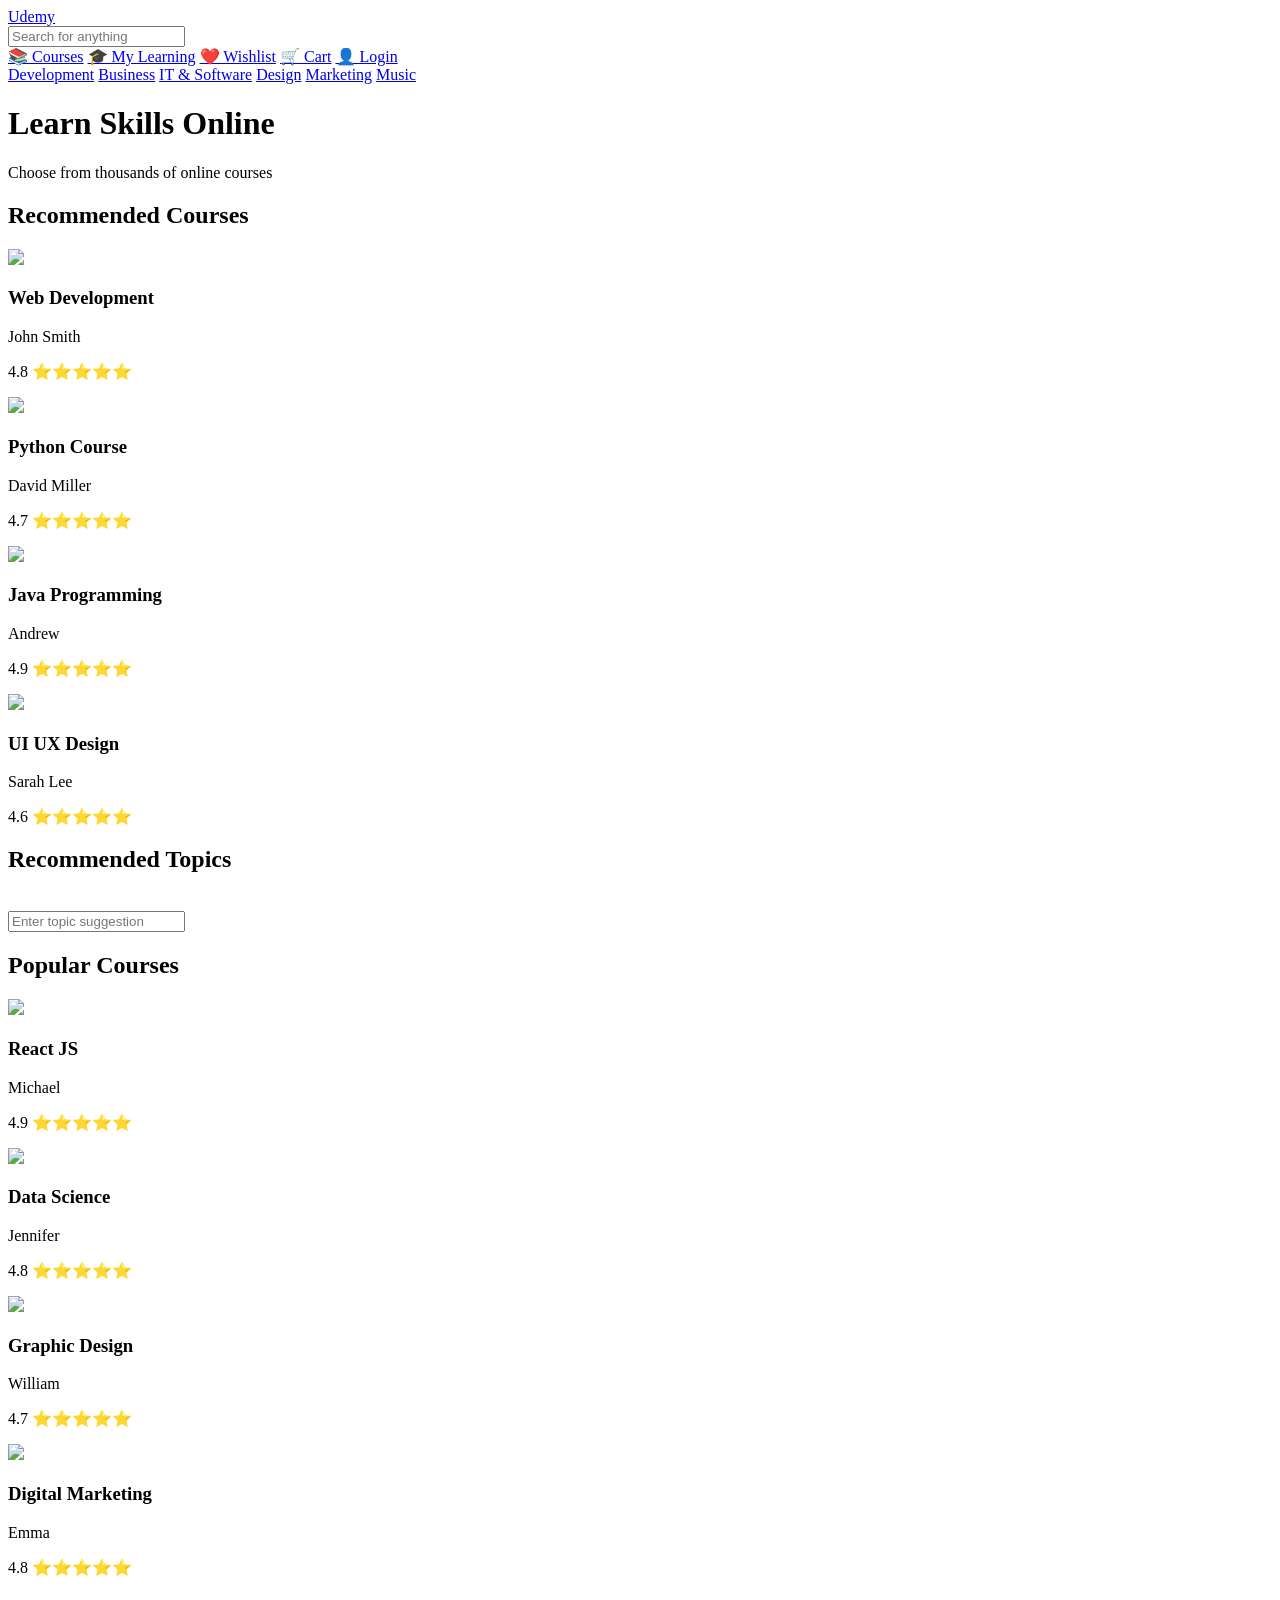
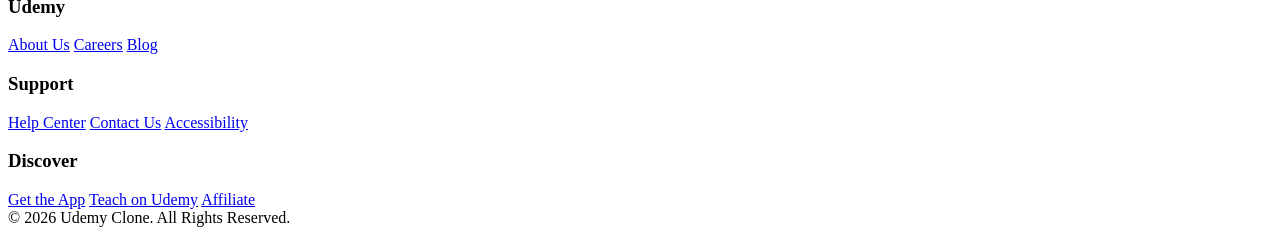
==== commit 94fb071f: "Rename index.html.html to index.html" ====
--- a/index.html
+++ b/index.html
@@ -2,8 +2,6 @@
 <html lang="en">
 
 <head>
-    <meta charset="UTF-8">
-    <meta name="viewport" content="width=device-width, initial-scale=1.0">
     <title>Udemy Clone</title>
     <link rel="stylesheet" href="project.css">
 </head>
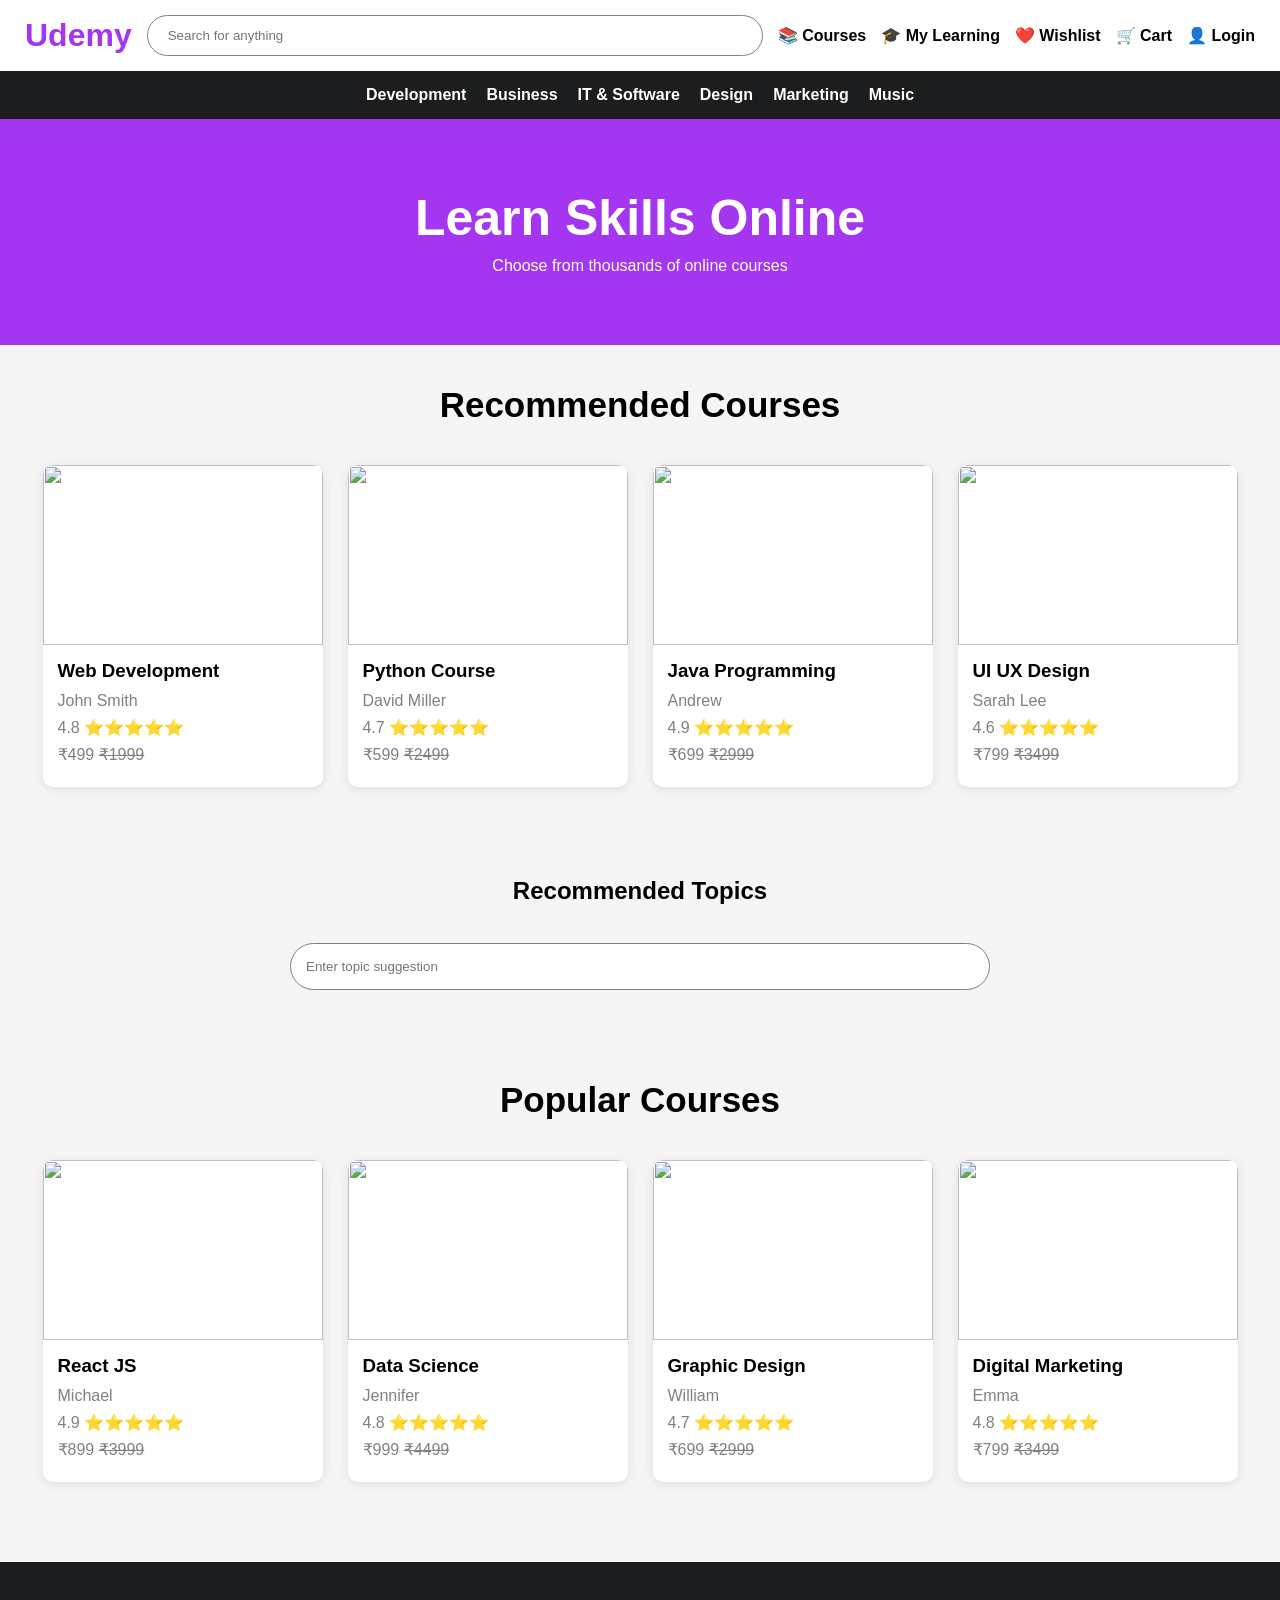
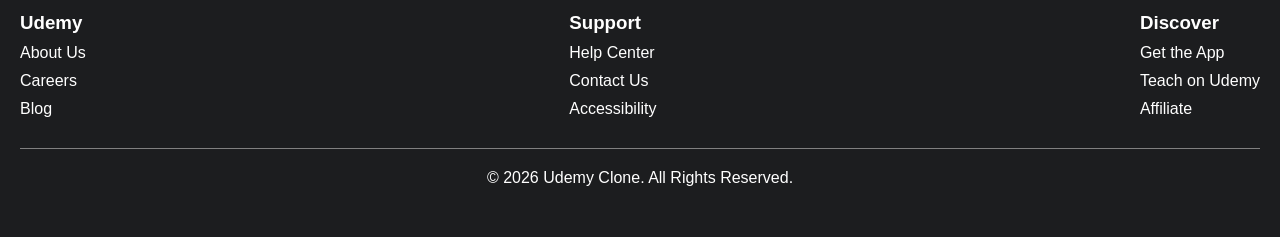
==== commit dd21cca8: "Update index.html" ====
--- a/index.html
+++ b/index.html
@@ -21,16 +21,18 @@
         </div>
 
         <div class="nav-links">
-            <a href=https://www.udemy.com/?utm_campaign=Brand-Udemy_la.EN_cc.India_dev.&utm_source=google&utm_medium=paid-search&portfolio=BrandDirect&utm_audience=mx&utm_tactic=brand&utm_term=_._ag_133043842461_._ad_595460368512_._kw_udemy%20courses&utm_content=g&funnel=&test=&gad_source=1&gad_campaignid=17099057432&gbraid=0AAAAADROdO1lDAJldkIzId2Hak7TJtuqX&gclid=CjwKCAjwq6DQBhBVEiwA4ZD5XBrIYpIgd4Z5__8OdGM7QXli63ZZxf0ru6AUGCHZDrCPJfecf5VlVhoC9DUQAvD_BwE
-                target="_blank"> 📚 Courses</a>
-            <a href=https://www.udemy.com/?utm_campaign=Brand-Udemy_la.EN_cc.India_dev.&utm_source=google&utm_medium=paid-search&portfolio=BrandDirect&utm_audience=mx&utm_tactic=brand&utm_term=_._ag_133043842461_._ad_595460368512_._kw_udemy%20courses&utm_content=g&funnel=&test=&gad_source=1&gad_campaignid=17099057432&gbraid=0AAAAADROdO1lDAJldkIzId2Hak7TJtuqX&gclid=CjwKCAjwq6DQBhBVEiwA4ZD5XBrIYpIgd4Z5__8OdGM7QXli63ZZxf0ru6AUGCHZDrCPJfecf5VlVhoC9DUQAvD_BwE
-                target="_blank">🎓 My Learning</a>
-            <a href=https://support.udemy.com/hc/en-us/articles/229603748-Add-a-Course-to-Your-Wishlist?
+            <a href="https://www.udemy.com/" target="_blank">📚 Courses</a>
+
+            <a href="https://www.udemy.com/" target="_blank">🎓 My Learning</a>
+
+            <a href="https://support.udemy.com/hc/en-us/articles/229603748-Add-a-Course-to-Your-Wishlist?"
                 target="_blank">❤️ Wishlist</a>
-            <a href=https://support.udemy.com/hc/en-us/articles/229603748-Add-a-Course-to-Your-Wishlist?
+
+            <a href="https://support.udemy.com/hc/en-us/articles/229603748-Add-a-Course-to-Your-Wishlist?"
                 target="_blank">🛒 Cart</a>
-            <a href=https://www.errormakesclever.com/login?course_name=home target="_blank">👤 Login</a>
-
+
+            <a href="https://www.errormakesclever.com/login?course_name=home"
+                target="_blank">👤 Login</a>
         </div>
 
     </div>
@@ -61,37 +63,53 @@
 
         <div class="course-card">
             <img src="https://picsum.photos/300/200?1">
+
             <div class="course-content">
                 <h3>Web Development</h3>
                 <p>John Smith</p>
                 <p>4.8 ⭐⭐⭐⭐⭐</p>
+
+                <!-- PRICE -->
+                <p class="price">₹499 <del>₹1999</del></p>
             </div>
         </div>
 
         <div class="course-card">
             <img src="https://picsum.photos/300/200?2">
+
             <div class="course-content">
                 <h3>Python Course</h3>
                 <p>David Miller</p>
                 <p>4.7 ⭐⭐⭐⭐⭐</p>
+
+                <!-- PRICE -->
+                <p class="price">₹599 <del>₹2499</del></p>
             </div>
         </div>
 
         <div class="course-card">
             <img src="https://picsum.photos/300/200?3">
+
             <div class="course-content">
                 <h3>Java Programming</h3>
                 <p>Andrew</p>
                 <p>4.9 ⭐⭐⭐⭐⭐</p>
+
+                <!-- PRICE -->
+                <p class="price">₹699 <del>₹2999</del></p>
             </div>
         </div>
 
         <div class="course-card">
             <img src="https://picsum.photos/300/200?4">
+
             <div class="course-content">
                 <h3>UI UX Design</h3>
                 <p>Sarah Lee</p>
                 <p>4.6 ⭐⭐⭐⭐⭐</p>
+
+                <!-- PRICE -->
+                <p class="price">₹799 <del>₹3499</del></p>
             </div>
         </div>
 
@@ -116,37 +134,53 @@
 
         <div class="course-card">
             <img src="https://picsum.photos/300/200?5">
+
             <div class="course-content">
                 <h3>React JS</h3>
                 <p>Michael</p>
                 <p>4.9 ⭐⭐⭐⭐⭐</p>
+
+                <!-- PRICE -->
+                <p class="price">₹899 <del>₹3999</del></p>
             </div>
         </div>
 
         <div class="course-card">
             <img src="https://picsum.photos/300/200?6">
+
             <div class="course-content">
                 <h3>Data Science</h3>
                 <p>Jennifer</p>
                 <p>4.8 ⭐⭐⭐⭐⭐</p>
+
+                <!-- PRICE -->
+                <p class="price">₹999 <del>₹4499</del></p>
             </div>
         </div>
 
         <div class="course-card">
             <img src="https://picsum.photos/300/200?7">
+
             <div class="course-content">
                 <h3>Graphic Design</h3>
                 <p>William</p>
                 <p>4.7 ⭐⭐⭐⭐⭐</p>
+
+                <!-- PRICE -->
+                <p class="price">₹699 <del>₹2999</del></p>
             </div>
         </div>
 
         <div class="course-card">
             <img src="https://picsum.photos/300/200?8">
+
             <div class="course-content">
                 <h3>Digital Marketing</h3>
                 <p>Emma</p>
                 <p>4.8 ⭐⭐⭐⭐⭐</p>
+
+                <!-- PRICE -->
+                <p class="price">₹799 <del>₹3499</del></p>
             </div>
         </div>
 
@@ -159,32 +193,43 @@
         <div class="footer-container">
 
             <div class="footer-box">
-                <h3> Udemy</h3>
+                <h3>Udemy</h3>
+
                 <a href="#">About Us</a>
-                <a href=https://www.errormakesclever.com/user-portal/my-courses target="_blank">Careers</a>
-                <a href=https://www.udemy.com/topic/journaling/?srsltid=AfmBOoqVNOmK1qjuKR47Qfbrw32Vo4P6S3x6Sd7KMNcRHYNKDd5VJFlN
-                    traget="_blank">Blog</a>
+
+                <a href="https://www.errormakesclever.com/user-portal/my-courses"
+                    target="_blank">Careers</a>
+
+                <a href="https://www.udemy.com/topic/journaling/"
+                    target="_blank">Blog</a>
             </div>
 
             <div class="footer-box">
+
                 <h3>Support</h3>
 
-                <a href="https://support.udemy.com/hc/en-us?" target="_blank">Help Center</a>
+                <a href="https://support.udemy.com/hc/en-us?"
+                    target="_blank">Help Center</a>
+
                 <a href="https://support.udemy.com/hc/en-us/articles/21521030699287-How-to-contact-Udemy-Support?"
                     target="_blank">Contact Us</a>
-                <a href="https://www.udemy.com/?utm_campaign=Brand-Udemy_la.EN_cc.India_dev.&utm_source=google&utm_medium=paid-search&portfolio=BrandDirect&utm_audience=mx&utm_tactic=brand&utm_te"
+
+                <a href="https://www.udemy.com/"
                     target="_blank">Accessibility</a>
             </div>
 
             <div class="footer-box">
+
                 <h3>Discover</h3>
 
-                <a href="https://play.google.com/store/apps/details?id=com.udemy.android" target="_blank">Get the
-                    App</a>
-
-                <a href="https://business.udemy.com/" target="_blank">Teach on Udemy</a>
-
-                <a href="https://www.udemy.com/teaching/?srsltid=AfmBOooh4ei9rT3ZZY9XZIuVaVgSYs3R8pYzRbYUAmEZH02M71YT0Chd" target="_blank">Affiliate</a>
+                <a href="https://play.google.com/store/apps/details?id=com.udemy.android"
+                    target="_blank">Get the App</a>
+
+                <a href="https://business.udemy.com/"
+                    target="_blank">Teach on Udemy</a>
+
+                <a href="https://www.udemy.com/teaching/"
+                    target="_blank">Affiliate</a>
             </div>
 
         </div>
--- a/project.css
+++ b/project.css
@@ -0,0 +1,240 @@
+*{
+    margin:0;
+    padding:0;
+    box-sizing:border-box;
+    font-family:Arial,sans-serif;
+}
+
+body{
+    background:#f5f5f5;
+    overflow-x:hidden;
+}
+
+/* NAVBAR */
+
+.navbar{
+    display:flex;
+    justify-content:space-between;
+    align-items:center;
+    flex-wrap:wrap;
+    gap:15px;
+    padding:15px 25px;
+    background:white;
+}
+
+.logo a{
+    text-decoration:none;
+    font-size:32px;
+    font-weight:bold;
+    color:#a435f0;
+}
+
+.search{
+    flex:1;
+    min-width:250px;
+}
+
+.search input{
+    width:100%;
+    padding:12px 20px;
+    border:1px solid gray;
+    border-radius:30px;
+    outline:none;
+}
+
+.nav-links{
+    display:flex;
+    gap:15px;
+    flex-wrap:wrap;
+}
+
+.nav-links a{
+    text-decoration:none;
+    color:black;
+    font-weight:bold;
+    transition:0.3s;
+}
+
+.nav-links a:hover{
+    color:#a435f0;
+}
+
+/* MENU */
+
+.menu{
+    display:flex;
+    justify-content:center;
+    gap:20px;
+    flex-wrap:wrap;
+    background:#1c1d1f;
+    padding:15px;
+}
+
+.menu a{
+    color:white;
+    text-decoration:none;
+    font-weight:bold;
+}
+
+.menu a:hover{
+    color:#a435f0;
+}
+
+/* BANNER */
+
+.banner{
+    background:#a435f0;
+    color:white;
+    text-align:center;
+    padding:70px 20px;
+}
+
+.banner h1{
+    font-size:50px;
+    margin-bottom:10px;
+}
+
+/* SECTION TITLE */
+
+.section-title{
+    text-align:center;
+    margin-top:40px;
+    font-size:35px;
+}
+
+/* COURSES */
+
+.course-container{
+    display:flex;
+    justify-content:center;
+    flex-wrap:wrap;
+    gap:25px;
+    padding:40px 20px;
+}
+
+.course-card{
+    width:280px;
+    background:white;
+    border-radius:10px;
+    overflow:hidden;
+    transition:0.4s;
+    box-shadow:0 2px 10px rgba(0,0,0,0.1);
+}
+
+.course-card:hover{
+    transform:translateY(-10px);
+}
+
+.course-card img{
+    width:100%;
+    height:180px;
+    object-fit:cover;
+    display:block;
+}
+
+.course-content{
+    padding:15px;
+}
+
+.course-content h3{
+    margin-bottom:10px;
+}
+
+.course-content p{
+    margin-bottom:8px;
+    color:gray;
+}
+
+/* TOPIC */
+
+.topic{
+    text-align:center;
+    padding:50px 20px;
+}
+
+.topic h2{
+    margin-bottom:20px;
+}
+
+.topic input{
+    width:100%;
+    max-width:700px;
+    padding:15px;
+    border-radius:30px;
+    border:1px solid gray;
+    outline:none;
+}
+
+/* FOOTER */
+
+.footer{
+    background:#1c1d1f;
+    color:white;
+    padding:50px 20px;
+    margin-top:40px;
+}
+
+.footer-container{
+    display:flex;
+    justify-content:space-between;
+    flex-wrap:wrap;
+    gap:30px;
+}
+
+.footer-box{
+    display:flex;
+    flex-direction:column;
+    gap:10px;
+}
+
+.footer-box a{
+    color:white;
+    text-decoration:none;
+}
+
+.footer-box a:hover{
+    color:#a435f0;
+}
+
+.copy{
+    text-align:center;
+    margin-top:30px;
+    border-top:1px solid gray;
+    padding-top:20px;
+}
+
+/* RESPONSIVE */
+
+@media screen and (max-width:768px){
+
+    .navbar{
+        flex-direction:column;
+        align-items:stretch;
+    }
+
+    .search{
+        width:100%;
+    }
+
+    .nav-links{
+        justify-content:center;
+    }
+
+    .banner h1{
+        font-size:35px;
+    }
+
+    .section-title{
+        font-size:28px;
+    }
+
+    .course-card{
+        width:100%;
+        max-width:350px;
+    }
+
+    .footer-container{
+        flex-direction:column;
+        text-align:center;
+    }
+}
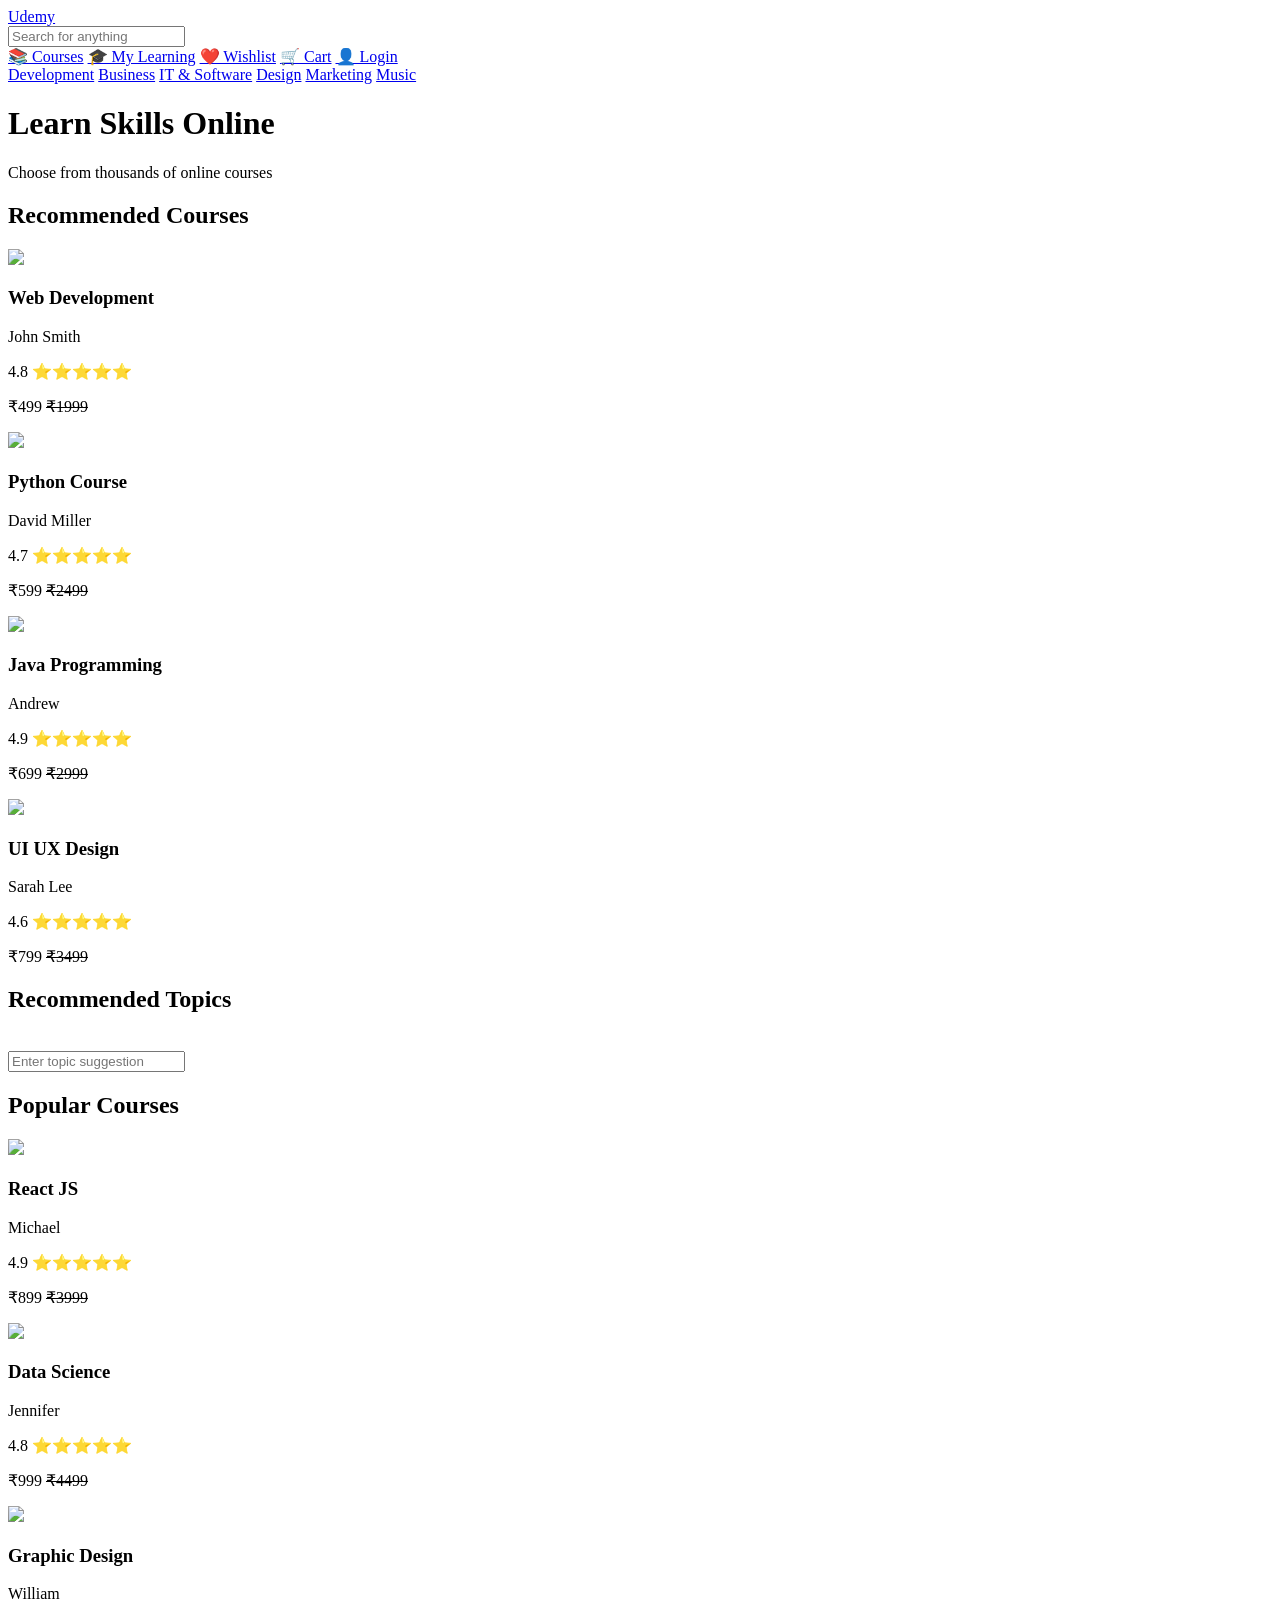
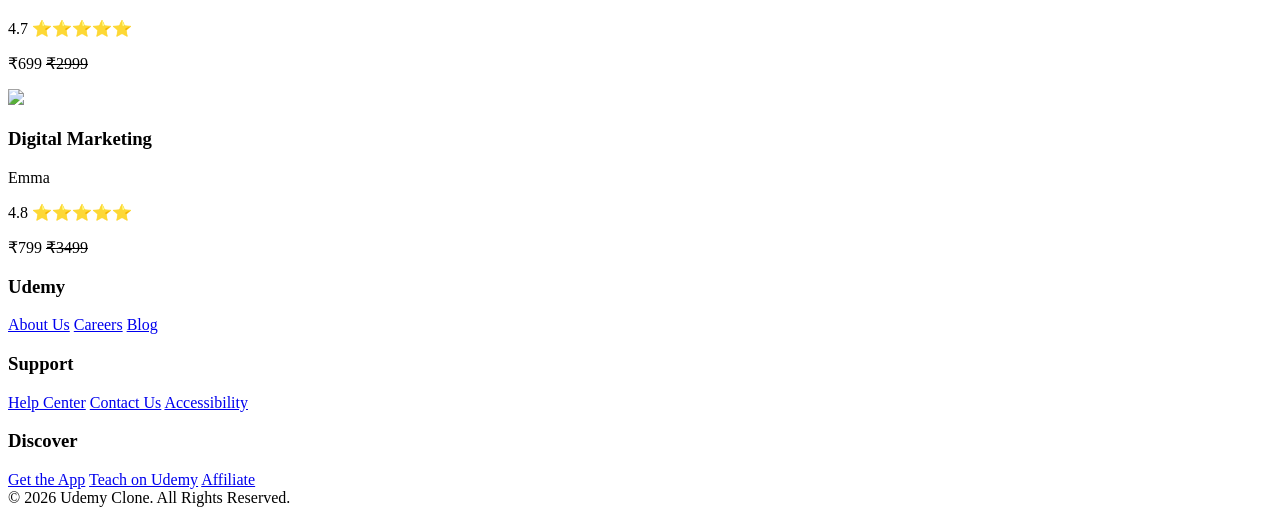
==== commit 95fee61f: "Add files via upload" ====
--- a/index.html
+++ b/index.html
@@ -242,4 +242,4 @@
 
 </body>
 
-</html>
+</html>
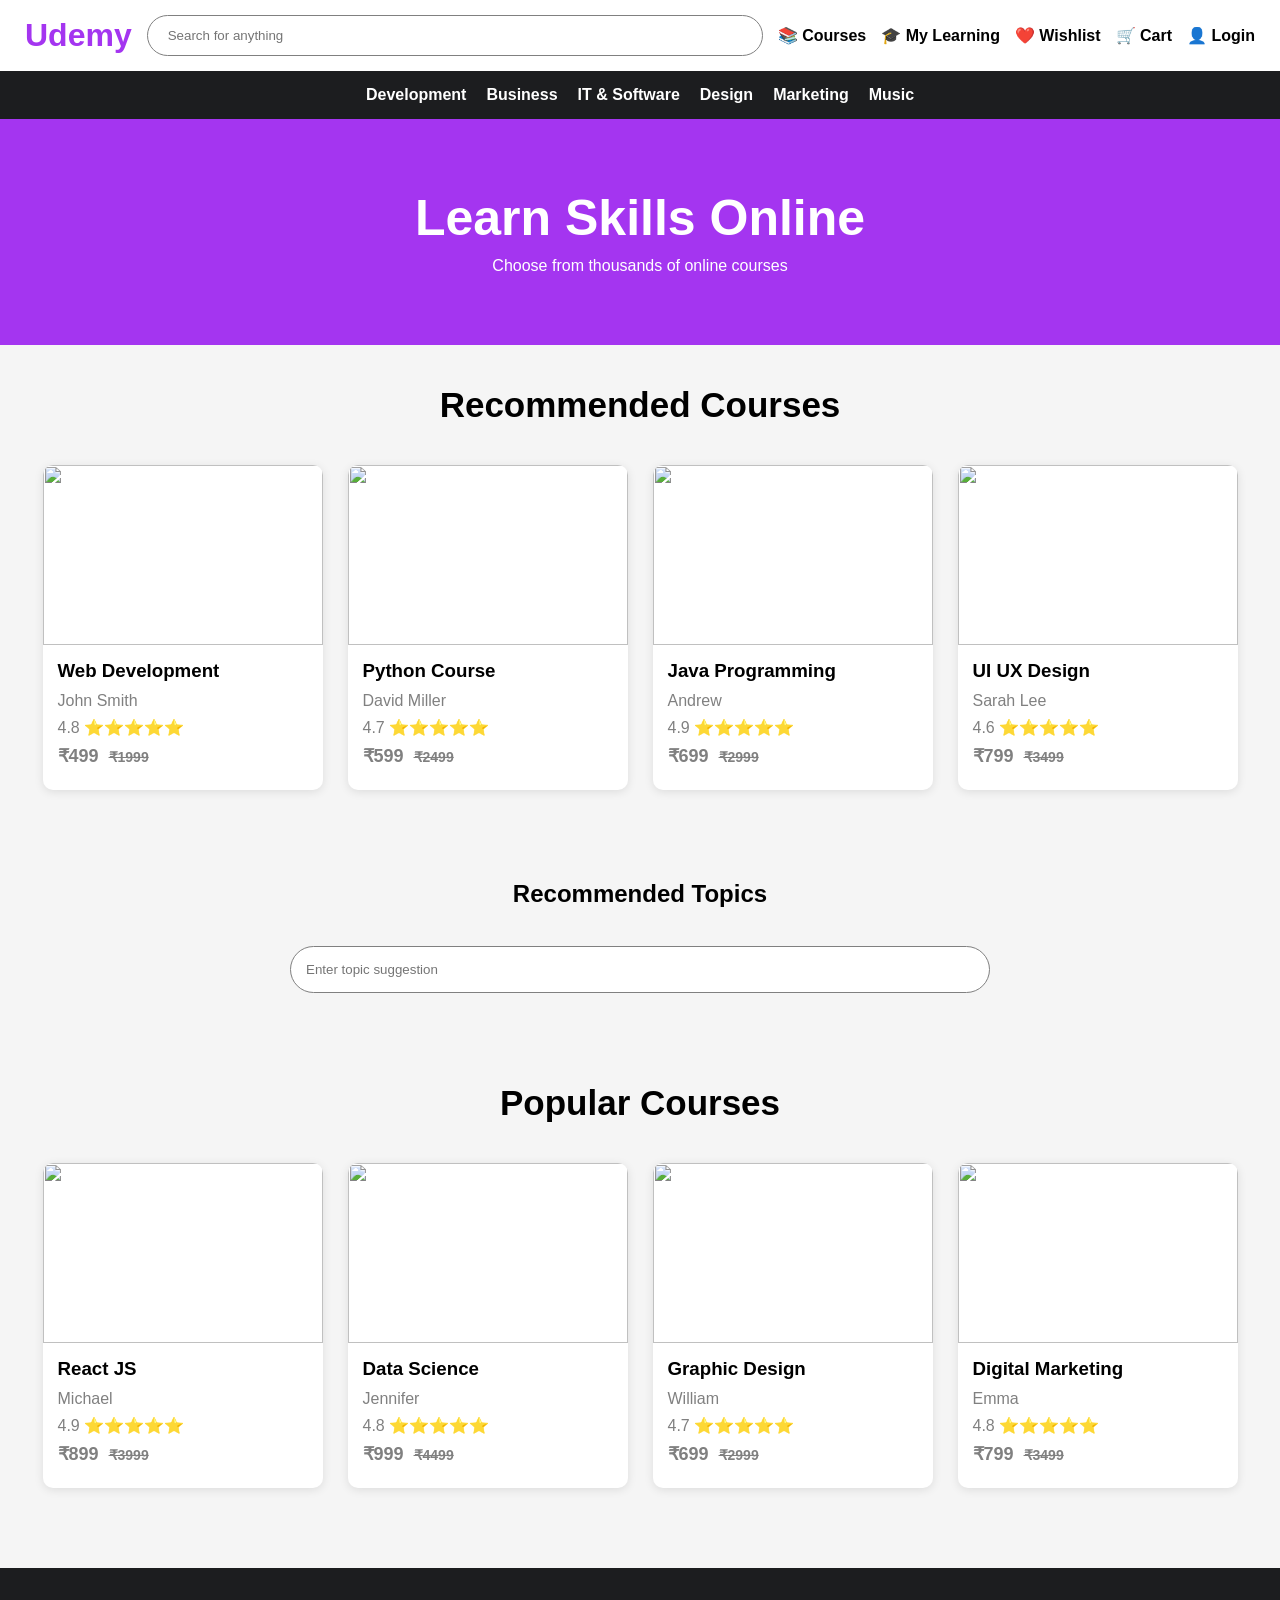
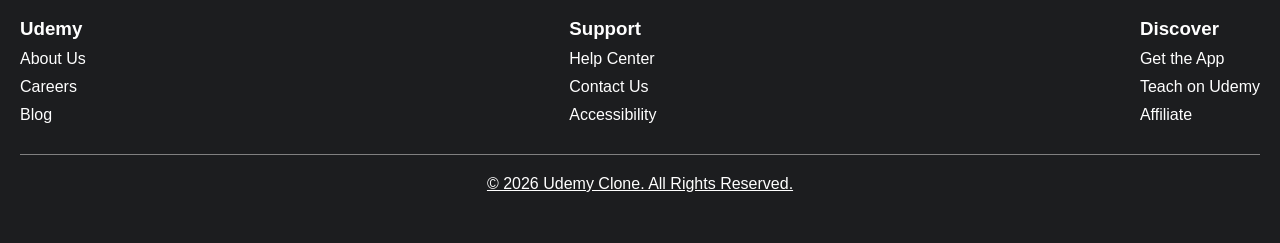
==== commit aa1e37bd: "Update index.html" ====
--- a/index.html
+++ b/index.html
@@ -2,6 +2,8 @@
 <html lang="en">
 
 <head>
+    <meta charset="UTF-8">
+    <meta name="viewport" content="width=device-width, initial-scale=1.0">
     <title>Udemy Clone</title>
     <link rel="stylesheet" href="project.css">
 </head>
@@ -242,4 +244,4 @@
 
 </body>
 
-</html>+</html>
--- a/project.css
+++ b/project.css
@@ -0,0 +1,256 @@
+* {
+    margin: 0;
+    padding: 0;
+    box-sizing: border-box;
+    font-family: Arial, sans-serif;
+}
+
+body {
+    background: #f5f5f5;
+    overflow-x: hidden;
+}
+
+/* NAVBAR */
+
+.navbar {
+    display: flex;
+    justify-content: space-between;
+    align-items: center;
+    flex-wrap: wrap;
+    gap: 15px;
+    padding: 15px 25px;
+    background: white;
+}
+
+.logo a {
+    text-decoration: none;
+    font-size: 32px;
+    font-weight: bold;
+    color: #a435f0;
+}
+
+.search {
+    flex: 1;
+    min-width: 250px;
+}
+
+.search input {
+    width: 100%;
+    padding: 12px 20px;
+    border: 1px solid gray;
+    border-radius: 30px;
+    outline: none;
+}
+
+.nav-links {
+    display: flex;
+    gap: 15px;
+    flex-wrap: wrap;
+}
+
+.nav-links a {
+    text-decoration: none;
+    color: black;
+    font-weight: bold;
+    transition: 0.3s;
+}
+
+.nav-links a:hover {
+    color: #a435f0;
+}
+
+/* MENU */
+
+.menu {
+    display: flex;
+    justify-content: center;
+    gap: 20px;
+    flex-wrap: wrap;
+    background: #1c1d1f;
+    padding: 15px;
+}
+
+.menu a {
+    color: white;
+    text-decoration: none;
+    font-weight: bold;
+}
+
+.menu a:hover {
+    color: #a435f0;
+}
+
+/* BANNER */
+
+.banner {
+    background: #a435f0;
+    color: white;
+    text-align: center;
+    padding: 70px 20px;
+}
+
+.banner h1 {
+    font-size: 50px;
+    margin-bottom: 10px;
+}
+
+/* SECTION TITLE */
+
+.section-title {
+    text-align: center;
+    margin-top: 40px;
+    font-size: 35px;
+}
+
+/* COURSES */
+
+.course-container {
+    display: flex;
+    justify-content: center;
+    flex-wrap: wrap;
+    gap: 25px;
+    padding: 40px 20px;
+}
+
+.course-card {
+    width: 280px;
+    background: white;
+    border-radius: 10px;
+    overflow: hidden;
+    transition: 0.4s;
+    box-shadow: 0 2px 10px rgba(0, 0, 0, 0.1);
+}
+
+.course-card:hover {
+    transform: translateY(-10px);
+}
+
+.course-card img {
+    width: 100%;
+    height: 180px;
+    object-fit: cover;
+    display: block;
+}
+
+.course-content {
+    padding: 15px;
+}
+
+.course-content h3 {
+    margin-bottom: 10px;
+}
+
+.course-content p {
+    margin-bottom: 8px;
+    color: gray;
+}
+
+/* PRICE SECTION (ADDED) */
+
+.price {
+    color: black;
+    font-weight: bold;
+    font-size: 18px;
+    margin-top: 5px;
+}
+
+.price del {
+    color: gray;
+    font-size: 14px;
+    margin-left: 5px;
+}
+
+/* TOPIC */
+
+.topic {
+    text-align: center;
+    padding: 50px 20px;
+}
+
+.topic h2 {
+    margin-bottom: 20px;
+}
+
+.topic input {
+    width: 100%;
+    max-width: 700px;
+    padding: 15px;
+    border-radius: 30px;
+    border: 1px solid gray;
+    outline: none;
+}
+
+/* FOOTER */
+
+.footer {
+    background: #1c1d1f;
+    color: white;
+    padding: 50px 20px;
+    margin-top: 40px;
+}
+
+.footer-container {
+    display: flex;
+    justify-content: space-between;
+    flex-wrap: wrap;
+    gap: 30px;
+}
+
+.footer-box {
+    display: flex;
+    flex-direction: column;
+    gap: 10px;
+}
+
+.footer-box a {
+    color: white;
+    text-decoration: none;
+}
+
+.footer-box a:hover {
+    color: #a435f0;
+}
+
+.copy {
+    text-align: center;
+    margin-top: 30px;
+    border-top: 1px solid gray;
+    padding-top: 20px;
+    text-decoration: underline;
+}
+
+/* RESPONSIVE */
+
+@media screen and (max-width:768px) {
+
+    .navbar {
+        flex-direction: column;
+        align-items: stretch;
+    }
+
+    .search {
+        width: 100%;
+    }
+
+    .nav-links {
+        justify-content: center;
+    }
+
+    .banner h1 {
+        font-size: 35px;
+    }
+
+    .section-title {
+        font-size: 28px;
+    }
+
+    .course-card {
+        width: 100%;
+        max-width: 350px;
+    }
+
+    .footer-container {
+        flex-direction: column;
+        text-align: center;
+    }
+}
